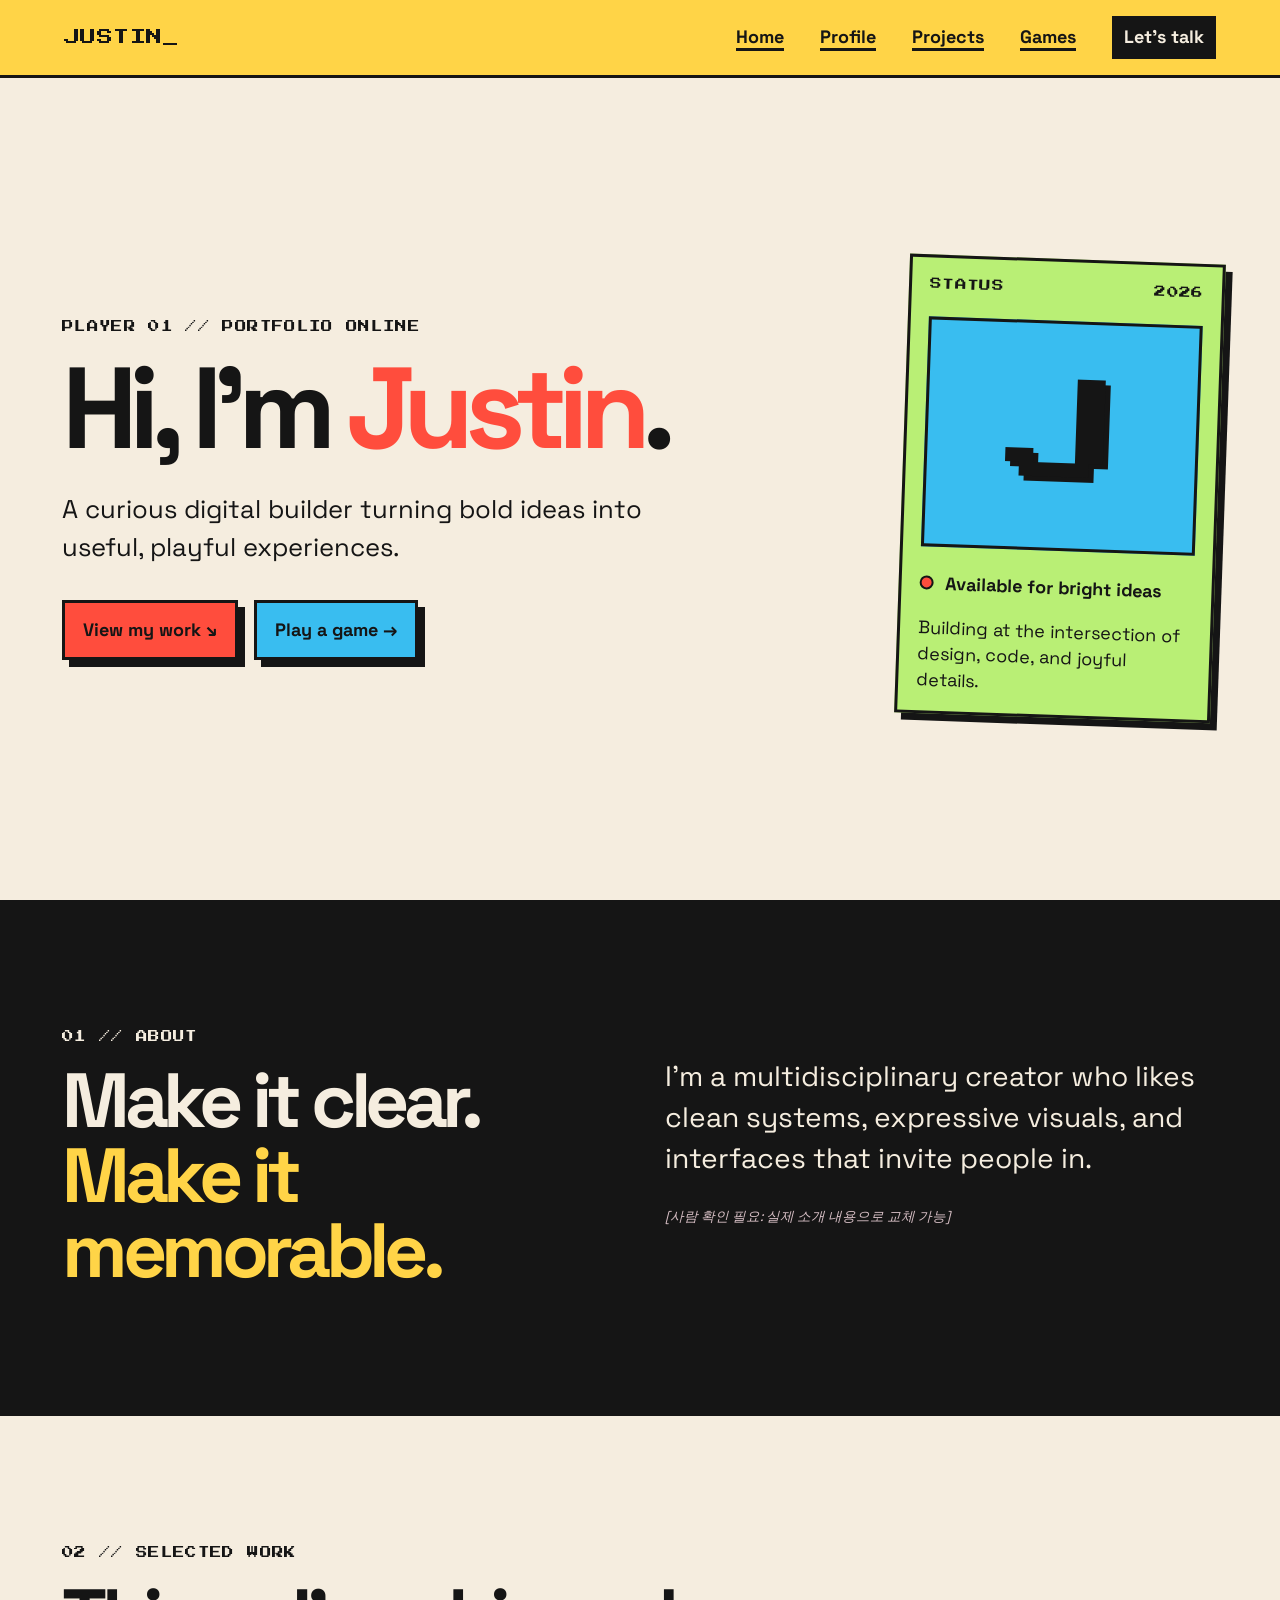
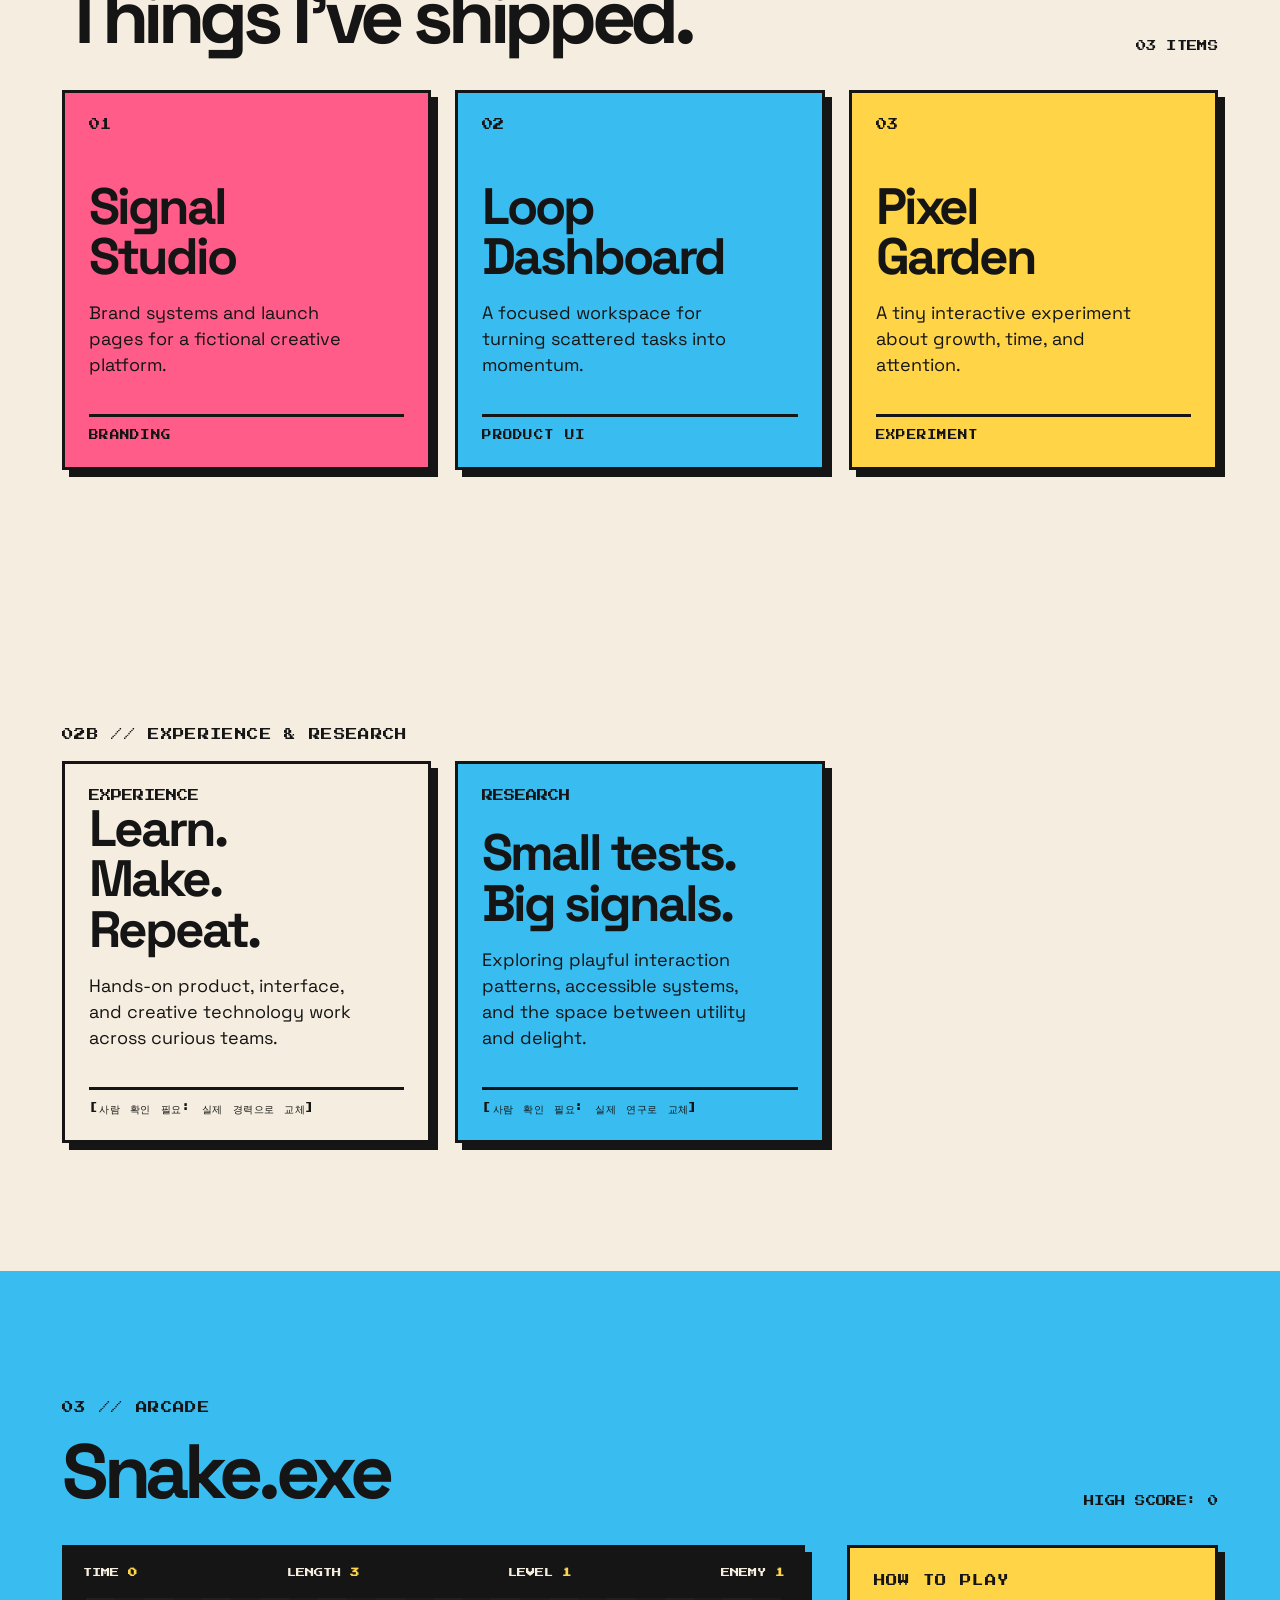
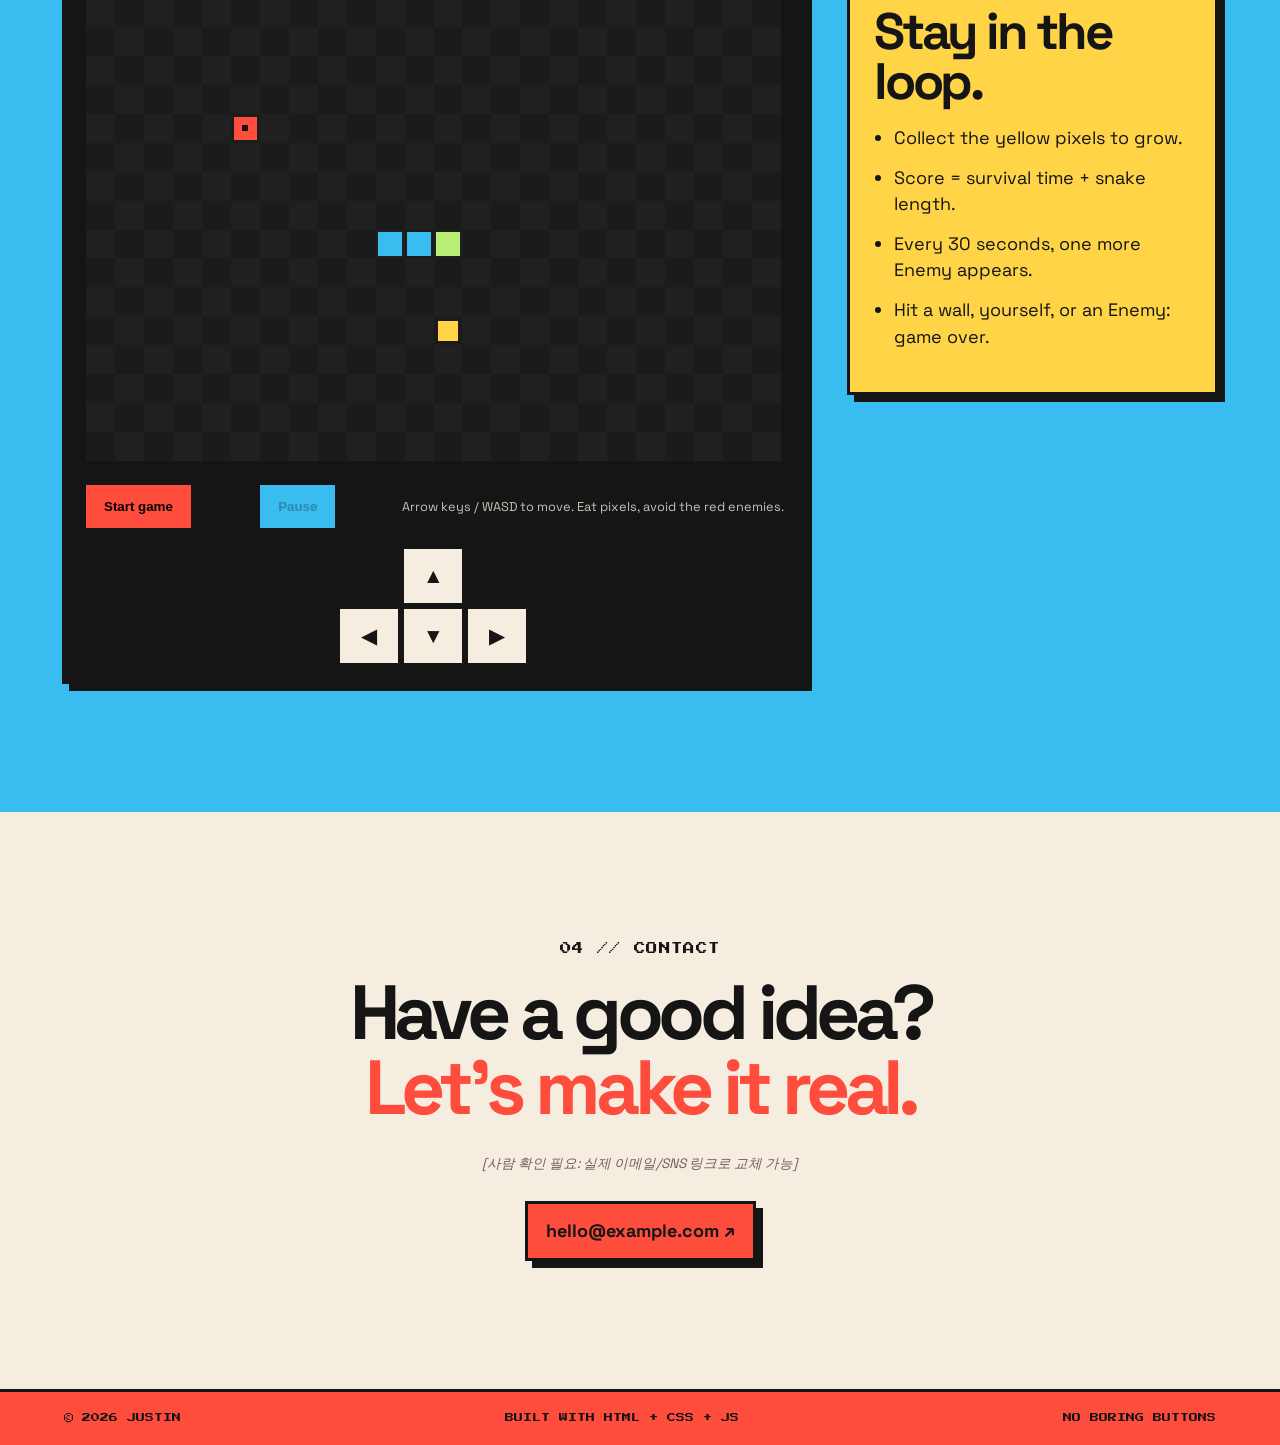
==== index.html @ e10591ca "feat: launch Justin portfolio and snake game" ====
<!doctype html>
<html lang="en">
  <head>
    <meta charset="utf-8" />
    <meta name="viewport" content="width=device-width, initial-scale=1" />
    <meta name="description" content="Justin's retro-styled professional portfolio and browser game." />
    <title>Justin // Portfolio.exe</title>
    <link rel="preconnect" href="https://fonts.googleapis.com" />
    <link rel="preconnect" href="https://fonts.gstatic.com" crossorigin />
    <link href="https://fonts.googleapis.com/css2?family=Press+Start+2P&family=Space+Grotesk:wght@400;600;700&display=swap" rel="stylesheet" />
    <link rel="stylesheet" href="styles.css" />
  </head>
  <body>
    <header class="site-header">
      <a class="brand" href="#top" aria-label="Justin home">JUSTIN<span class="blink">_</span></a>
      <nav aria-label="Main navigation">
        <a href="#top">Home</a>
        <a href="#about">Profile</a>
        <a href="#projects">Projects</a>
        <a href="#games">Games</a>
        <a class="nav-cta" href="#contact">Let's talk</a>
      </nav>
    </header>

    <main id="top">
      <section class="hero section-shell" aria-labelledby="hero-title">
        <div class="hero-copy">
          <p class="eyebrow">PLAYER 01 // PORTFOLIO ONLINE</p>
          <h1 id="hero-title">Hi, I'm <span>Justin</span>.</h1>
          <p class="hero-lede">A curious digital builder turning bold ideas into useful, playful experiences.</p>
          <div class="hero-actions">
            <a class="button button-primary" href="#projects">View my work <span aria-hidden="true">↘</span></a>
            <a class="button button-secondary" href="#games">Play a game <span aria-hidden="true">→</span></a>
          </div>
        </div>
        <div class="hero-card sticker-card" aria-label="Current status">
          <div class="sticker-top"><span>STATUS</span><span>2026</span></div>
          <div class="pixel-avatar" aria-hidden="true">J</div>
          <p class="status-line"><span class="status-dot"></span> Available for bright ideas</p>
          <p class="card-note">Building at the intersection of design, code, and joyful details.</p>
        </div>
      </section>

      <section id="about" class="section-shell split-section" aria-labelledby="about-title">
        <div>
          <p class="eyebrow">01 // ABOUT</p>
          <h2 id="about-title">Make it clear.<br /><em>Make it memorable.</em></h2>
        </div>
        <div class="body-copy">
          <p>I'm a multidisciplinary creator who likes clean systems, expressive visuals, and interfaces that invite people in.</p>
          <p class="human-note">[사람 확인 필요: 실제 소개 내용으로 교체 가능]</p>
        </div>
      </section>

      <section id="work" class="section-shell" aria-labelledby="work-title">
        <span id="projects" class="anchor-target" aria-hidden="true"></span>
        <div class="section-heading">
          <div><p class="eyebrow">02 // SELECTED WORK</p><h2 id="work-title">Things I've shipped.</h2></div>
          <span class="section-count">03 ITEMS</span>
        </div>
        <div class="work-grid">
          <article class="work-card work-card-pink"><span class="card-index">01</span><h3>Signal<br />Studio</h3><p>Brand systems and launch pages for a fictional creative platform.</p><span class="tag">BRANDING</span></article>
          <article class="work-card work-card-blue"><span class="card-index">02</span><h3>Loop<br />Dashboard</h3><p>A focused workspace for turning scattered tasks into momentum.</p><span class="tag">PRODUCT UI</span></article>
          <article class="work-card work-card-yellow"><span class="card-index">03</span><h3>Pixel<br />Garden</h3><p>A tiny interactive experiment about growth, time, and attention.</p><span class="tag">EXPERIMENT</span></article>
        </div>
      </section>

      <section class="section-shell" aria-labelledby="experience-title">
        <p class="eyebrow">02B // EXPERIENCE & RESEARCH</p>
        <div class="work-grid">
          <article id="experience" class="work-card work-card-green">
            <span class="card-index">EXPERIENCE</span>
            <h3 id="experience-title">Learn.<br />Make.<br />Repeat.</h3>
            <p>Hands-on product, interface, and creative technology work across curious teams.</p>
            <span class="tag">[사람 확인 필요: 실제 경력으로 교체]</span>
          </article>
          <article id="research" class="work-card work-card-blue">
            <span class="card-index">RESEARCH</span>
            <h3>Small tests.<br />Big signals.</h3>
            <p>Exploring playful interaction patterns, accessible systems, and the space between utility and delight.</p>
            <span class="tag">[사람 확인 필요: 실제 연구로 교체]</span>
          </article>
        </div>
      </section>

      <section id="games" class="section-shell game-section" aria-labelledby="games-title">
        <div class="section-heading">
          <div><p class="eyebrow">03 // ARCADE</p><h2 id="games-title">Snake.exe</h2></div>
          <span class="section-count">HIGH SCORE: <span id="high-score">0</span></span>
        </div>
        <div class="game-layout">
          <div id="game-container" class="game-cabinet">
            <div class="game-hud" aria-live="polite">
              <span>TIME <strong id="time-score">0</strong></span>
              <span>LENGTH <strong id="length-score">3</strong></span>
              <span>LEVEL <strong id="level-score">1</strong></span>
              <span>ENEMY <strong id="enemy-score">1</strong></span>
            </div>
            <div class="canvas-wrap"><canvas id="game-canvas" width="480" height="320" aria-label="Snake game board" role="img"></canvas><div id="game-message" class="game-message" hidden></div></div>
            <div class="game-controls">
              <button id="start-game" class="button button-primary" type="button">Start game</button>
              <button id="pause-game" class="button button-secondary" type="button" disabled>Pause</button>
              <p>Arrow keys / WASD to move. Eat pixels, avoid the red enemies.</p>
            </div>
            <div class="d-pad" aria-label="Touch controls">
              <button type="button" data-direction="up" aria-label="Move up">▲</button>
              <button type="button" data-direction="left" aria-label="Move left">◀</button>
              <button type="button" data-direction="down" aria-label="Move down">▼</button>
              <button type="button" data-direction="right" aria-label="Move right">▶</button>
            </div>
          </div>
          <aside class="game-rules sticker-card">
            <p class="eyebrow">HOW TO PLAY</p>
            <h3>Stay in the loop.</h3>
            <ul>
              <li>Collect the yellow pixels to grow.</li>
              <li>Score = survival time + snake length.</li>
              <li>Every 30 seconds, one more Enemy appears.</li>
              <li>Hit a wall, yourself, or an Enemy: game over.</li>
            </ul>
          </aside>
        </div>
      </section>

      <section id="contact" class="section-shell contact-section" aria-labelledby="contact-title">
        <p class="eyebrow">04 // CONTACT</p>
        <h2 id="contact-title">Have a good idea?<br /><em>Let's make it real.</em></h2>
        <p class="human-note">[사람 확인 필요: 실제 이메일/SNS 링크로 교체 가능]</p>
        <a class="button button-primary" href="mailto:hello@example.com">hello@example.com ↗</a>
      </section>
    </main>

    <footer class="site-footer"><span>© 2026 JUSTIN</span><span>BUILT WITH HTML + CSS + JS</span><span>NO BORING BUTTONS</span></footer>
    <script src="script.js" defer></script>
  </body>
</html>
---- styles.css ----
:root {
  --ink: #151515;
  --paper: #f5eddf;
  --pink: #ff5c8a;
  --blue: #39bdf0;
  --yellow: #ffd447;
  --green: #b9ef75;
  --red: #ff4d3d;
  --line: 3px solid var(--ink);
  --shadow: 7px 7px 0 var(--ink);
  --pixel: "Press Start 2P", monospace;
  --body: "Space Grotesk", system-ui, sans-serif;
}

* { box-sizing: border-box; }
html { scroll-behavior: smooth; }
body { margin: 0; color: var(--ink); background: var(--paper); font-family: var(--body); font-size: 18px; line-height: 1.45; }
a { color: inherit; }
:focus-visible { outline: 4px solid var(--red); outline-offset: 4px; }
.site-header { align-items: center; background: var(--yellow); border-bottom: var(--line); display: flex; justify-content: space-between; min-height: 78px; padding: 16px clamp(18px, 5vw, 72px); position: sticky; top: 0; z-index: 10; }
.brand, .eyebrow, .section-count, .tag, .sticker-top { font-family: var(--pixel); font-size: .72rem; letter-spacing: .03em; text-decoration: none; }
.brand { font-size: 1rem; }
.blink { animation: blink 1s steps(2, jump-none) infinite; }
@keyframes blink { 50% { opacity: 0; } }
nav { align-items: center; display: flex; gap: clamp(12px, 3vw, 36px); }
nav a { font-weight: 700; text-decoration-thickness: 3px; text-underline-offset: 5px; }
nav a:hover { text-decoration-thickness: 6px; }
.nav-cta { background: var(--ink); color: var(--paper); padding: 8px 12px; text-decoration: none; }
.section-shell { margin-inline: auto; max-width: 1240px; padding: clamp(70px, 10vw, 140px) clamp(18px, 5vw, 42px); }
.hero { align-items: center; display: grid; gap: clamp(40px, 8vw, 120px); grid-template-columns: minmax(0, 1.4fr) minmax(260px, .6fr); min-height: calc(100vh - 78px); }
.eyebrow { margin: 0 0 18px; }
h1, h2, h3 { line-height: .98; margin: 0; }
h1 { font-size: clamp(3.2rem, 9vw, 8.8rem); letter-spacing: -.08em; max-width: 900px; }
h1 span, em { color: var(--red); font-style: normal; }
h2 { font-size: clamp(2.4rem, 6vw, 5.8rem); letter-spacing: -.07em; }
h3 { font-size: clamp(2rem, 4vw, 3.3rem); letter-spacing: -.06em; }
.hero-lede { font-size: clamp(1.2rem, 2vw, 1.65rem); max-width: 620px; }
.hero-actions { display: flex; flex-wrap: wrap; gap: 16px; margin-top: 34px; }
.button { border: var(--line); box-shadow: var(--shadow); display: inline-block; font-weight: 700; padding: 14px 18px; text-decoration: none; transition: transform .12s ease, box-shadow .12s ease; }
.button:hover { box-shadow: 3px 3px 0 var(--ink); transform: translate(4px, 4px); }
.button-primary { background: var(--red); }
.button-secondary { background: var(--blue); }
.sticker-card { border: var(--line); box-shadow: var(--shadow); }
.hero-card { background: var(--green); padding: 18px; transform: rotate(2deg); }
.sticker-top { display: flex; justify-content: space-between; }
.pixel-avatar { align-items: center; background: var(--blue); border: var(--line); display: flex; font-family: var(--pixel); font-size: clamp(4rem, 10vw, 7rem); height: 230px; justify-content: center; margin: 24px 0; text-shadow: 5px 5px 0 var(--ink); }
.status-line { font-weight: 700; margin-bottom: 0; }.status-dot { background: var(--red); border: 2px solid var(--ink); border-radius: 50%; display: inline-block; height: 14px; margin-right: 7px; width: 14px; }.card-note { margin-bottom: 0; }
.split-section { align-items: start; background: var(--ink); color: var(--paper); display: grid; gap: 50px; grid-template-columns: 1fr 1fr; max-width: none; padding-inline: max(18px, calc((100vw - 1156px) / 2)); }
.split-section em { color: var(--yellow); }.body-copy { font-size: clamp(1.25rem, 2.2vw, 2rem); max-width: 570px; }.human-note { color: #775c64; font-size: .85rem; font-style: italic; }.split-section .human-note { color: #d7bfc5; }
.section-heading { align-items: end; display: flex; justify-content: space-between; margin-bottom: 36px; }.section-count { font-size: .65rem; }
.work-grid { display: grid; gap: 24px; grid-template-columns: repeat(3, 1fr); }.work-card { border: var(--line); box-shadow: var(--shadow); display: flex; flex-direction: column; min-height: 380px; padding: 24px; }.work-card-pink { background: var(--pink); }.work-card-blue { background: var(--blue); }.work-card-yellow { background: var(--yellow); }.card-index { font-family: var(--pixel); font-size: .7rem; margin-bottom: auto; }.work-card p { max-width: 280px; }.tag { border-top: var(--line); font-size: .6rem; margin-top: 18px; padding-top: 12px; }
.game-section { background: var(--blue); max-width: none; padding-inline: max(18px, calc((100vw - 1156px) / 2)); }.game-layout { align-items: start; display: grid; gap: 42px; grid-template-columns: minmax(0, 2fr) minmax(240px, 1fr); }.game-cabinet { background: var(--ink); border: var(--line); box-shadow: var(--shadow); color: var(--paper); padding: 18px; }.game-hud { display: flex; flex-wrap: wrap; font-family: var(--pixel); font-size: .58rem; gap: 16px; justify-content: space-between; padding: 0 0 16px; }.game-hud strong { color: var(--yellow); }.canvas-wrap { background: #1b1b1b; border: var(--line); position: relative; }.canvas-wrap canvas { display: block; height: auto; image-rendering: pixelated; width: 100%; }.game-message { align-items: center; background: rgba(21,21,21,.88); color: var(--red); display: flex; flex-direction: column; font-family: var(--pixel); font-size: clamp(.75rem, 2vw, 1.2rem); inset: 0; justify-content: center; position: absolute; text-align: center; }.game-message[hidden] { display: none; }.game-controls { align-items: center; display: flex; flex-wrap: wrap; gap: 18px; justify-content: space-between; padding-top: 18px; }.game-controls p { color: #c9c0b5; font-size: .8rem; margin: 0; }.game-rules { background: var(--yellow); padding: 24px; }.game-rules ul { padding-left: 20px; }.game-rules li + li { margin-top: 14px; }.d-pad { display: grid; gap: 6px; grid-template-columns: repeat(3, 58px); justify-content: center; margin: 18px auto 0; max-width: 180px; }.d-pad button { background: var(--paper); border: 3px solid var(--paper); color: var(--ink); cursor: pointer; font-size: 1.3rem; height: 54px; touch-action: manipulation; }.d-pad button:first-child { grid-column: 2; }.d-pad button:nth-child(2) { grid-column: 1; grid-row: 2; }.d-pad button:nth-child(3) { grid-column: 2; grid-row: 2; }.d-pad button:nth-child(4) { grid-column: 3; grid-row: 2; }.d-pad button:active { background: var(--yellow); transform: scale(.92); }
.contact-section { text-align: center; }.contact-section h2 { margin: 0 auto 28px; }.contact-section .human-note { margin: 0 auto 28px; }.site-footer { background: var(--red); border-top: var(--line); display: flex; font-family: var(--pixel); font-size: .56rem; gap: 18px; justify-content: space-between; padding: 20px clamp(18px, 5vw, 72px); }
@media (max-width: 800px) { .hero, .split-section, .game-layout { grid-template-columns: 1fr; }.hero { min-height: auto; padding-top: 90px; }.hero-card { max-width: 420px; transform: rotate(1deg); }.work-grid { grid-template-columns: 1fr; }.work-card { min-height: 280px; }.section-heading { align-items: start; flex-direction: column; gap: 18px; }.site-footer { flex-direction: column; gap: 10px; } }
@media (max-width: 560px) { body { font-size: 16px; }.site-header { align-items: start; flex-direction: column; gap: 16px; }.site-header nav { flex-wrap: wrap; gap: 10px 18px; }.site-header nav a { font-size: .9rem; }.nav-cta { padding: 5px 8px; }.hero-actions .button { width: 100%; text-align: center; }.game-controls { align-items: stretch; flex-direction: column; }.game-controls .button { text-align: center; }.game-hud { font-size: .48rem; gap: 8px; }.d-pad { margin-bottom: 4px; } }
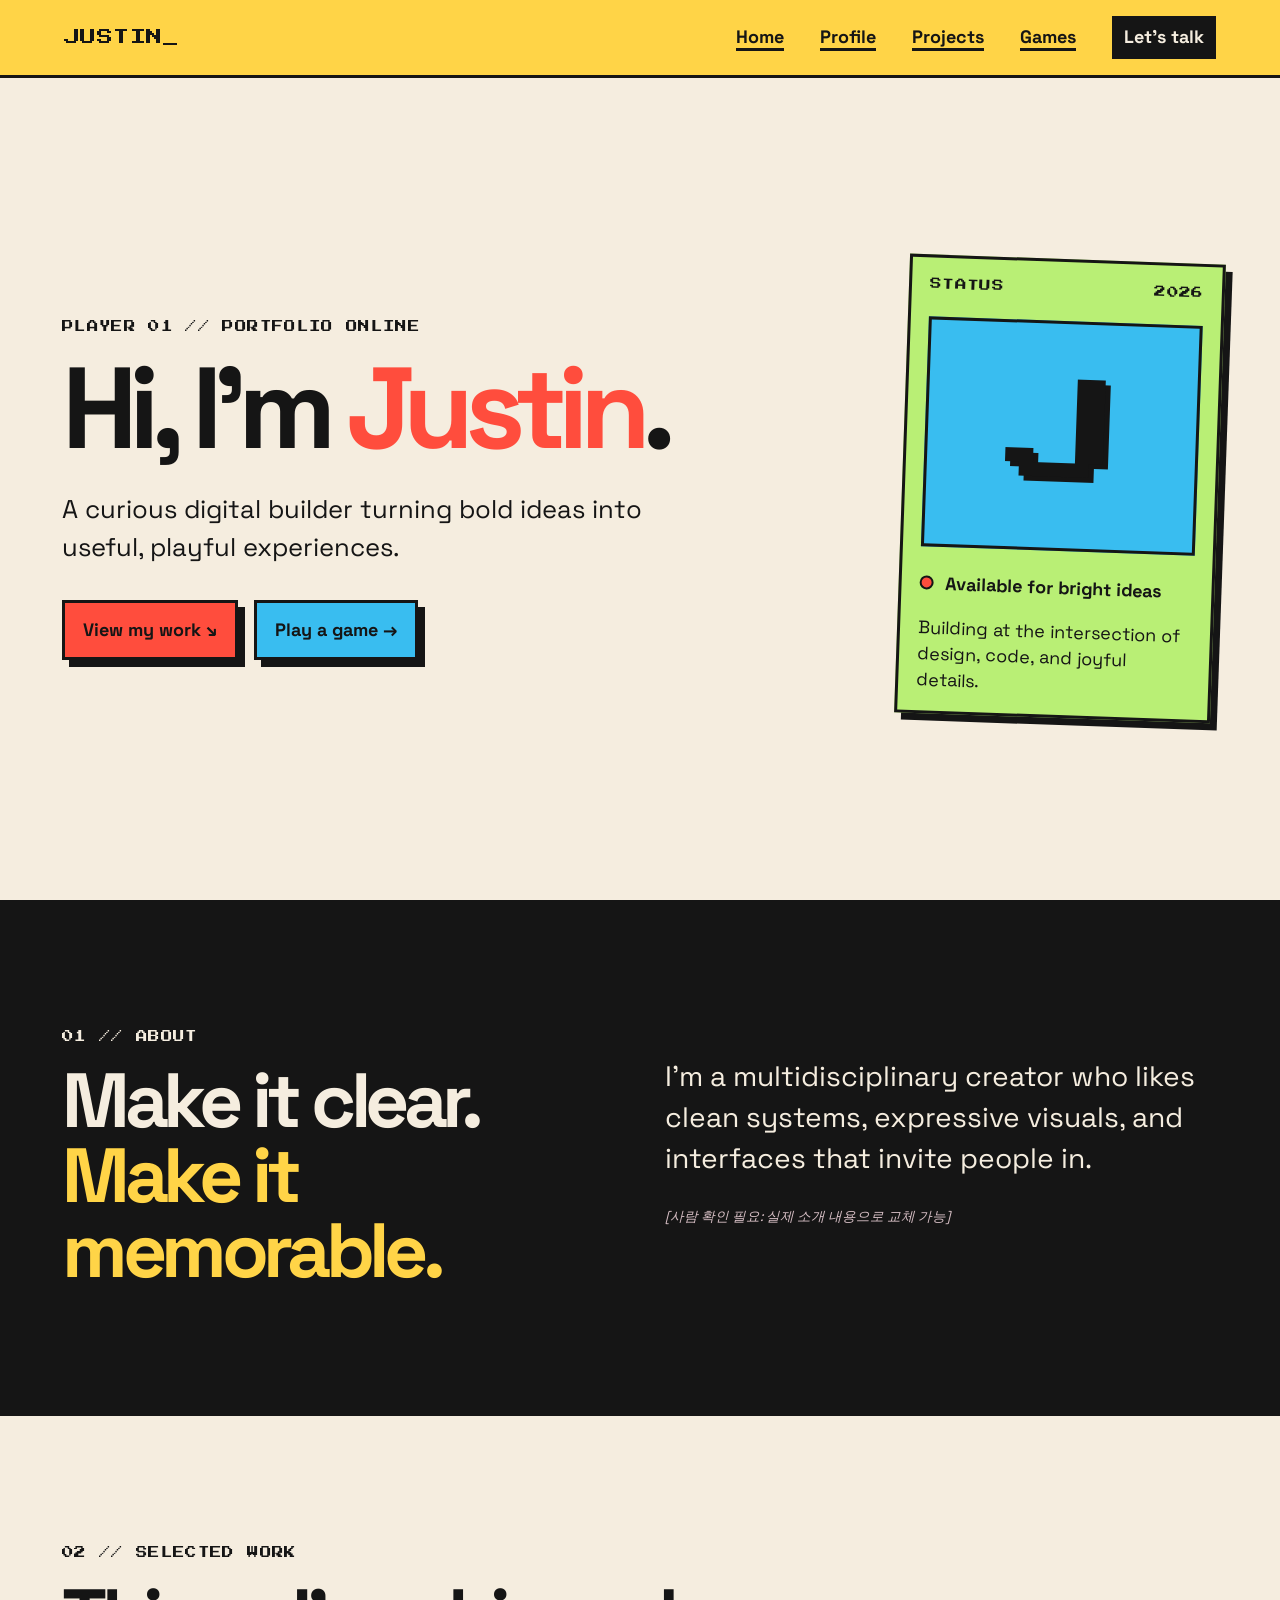
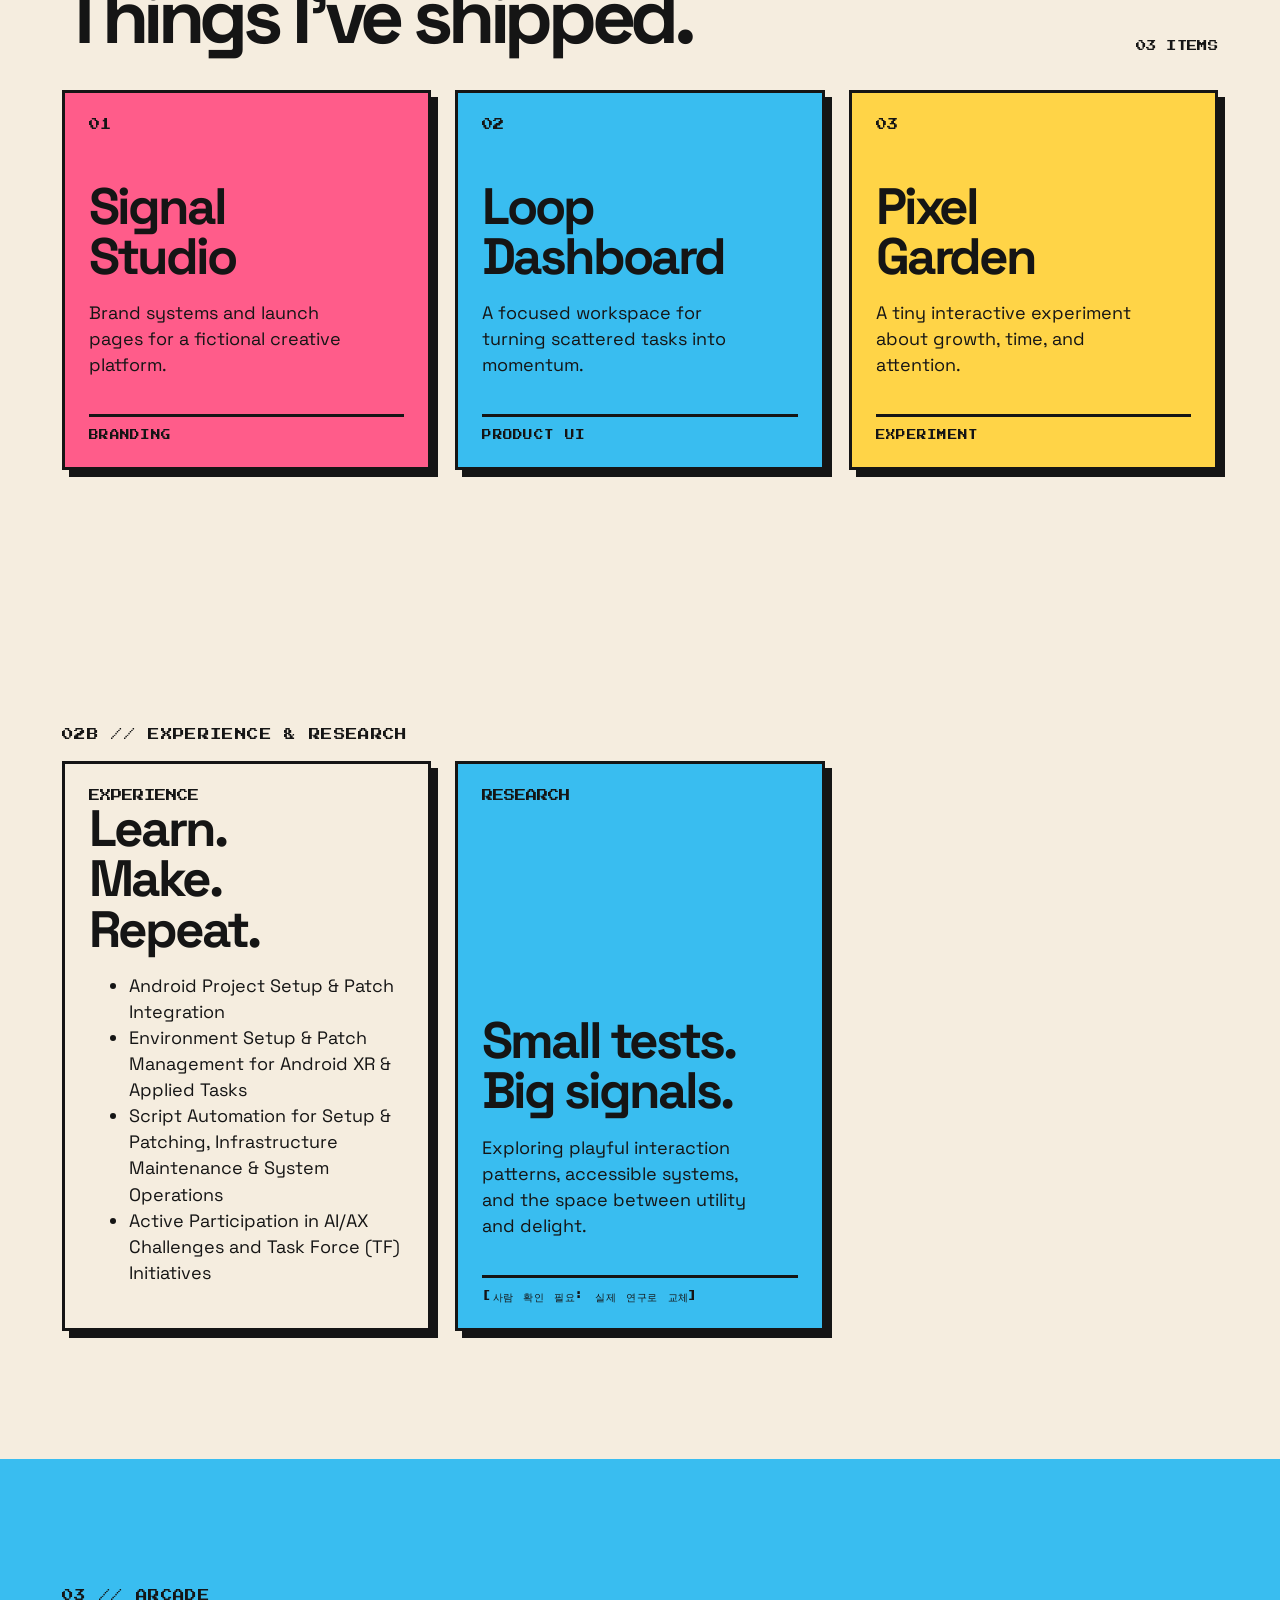
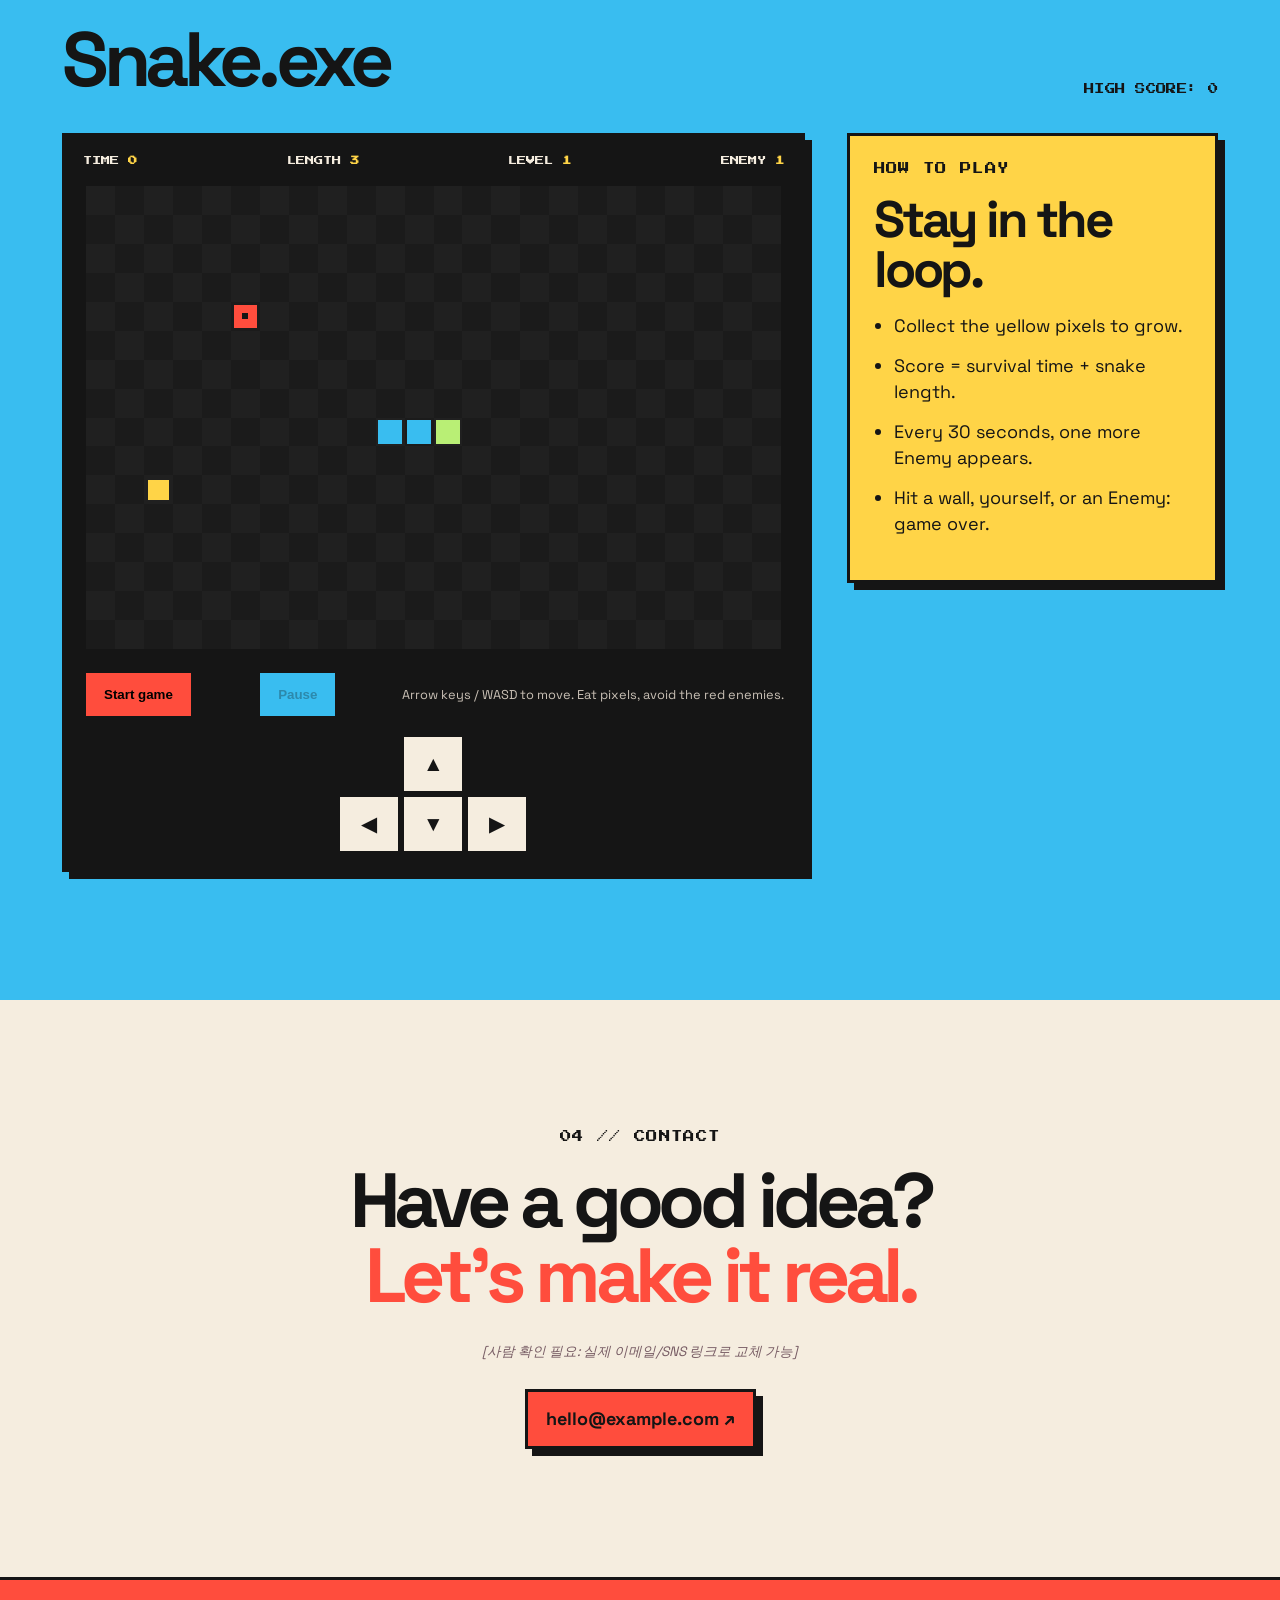
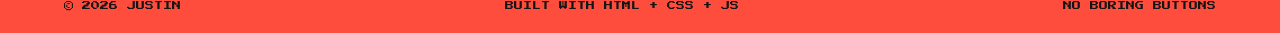
==== commit 80028d88: "content: update experience highlights" ====
--- a/index.html
+++ b/index.html
@@ -71,8 +71,12 @@
           <article id="experience" class="work-card work-card-green">
             <span class="card-index">EXPERIENCE</span>
             <h3 id="experience-title">Learn.<br />Make.<br />Repeat.</h3>
-            <p>Hands-on product, interface, and creative technology work across curious teams.</p>
-            <span class="tag">[사람 확인 필요: 실제 경력으로 교체]</span>
+            <ul class="experience-list">
+              <li>Android Project Setup &amp; Patch Integration</li>
+              <li>Environment Setup &amp; Patch Management for Android XR &amp; Applied Tasks</li>
+              <li>Script Automation for Setup &amp; Patching, Infrastructure Maintenance &amp; System Operations</li>
+              <li>Active Participation in AI/AX Challenges and Task Force (TF) Initiatives</li>
+            </ul>
           </article>
           <article id="research" class="work-card work-card-blue">
             <span class="card-index">RESEARCH</span>
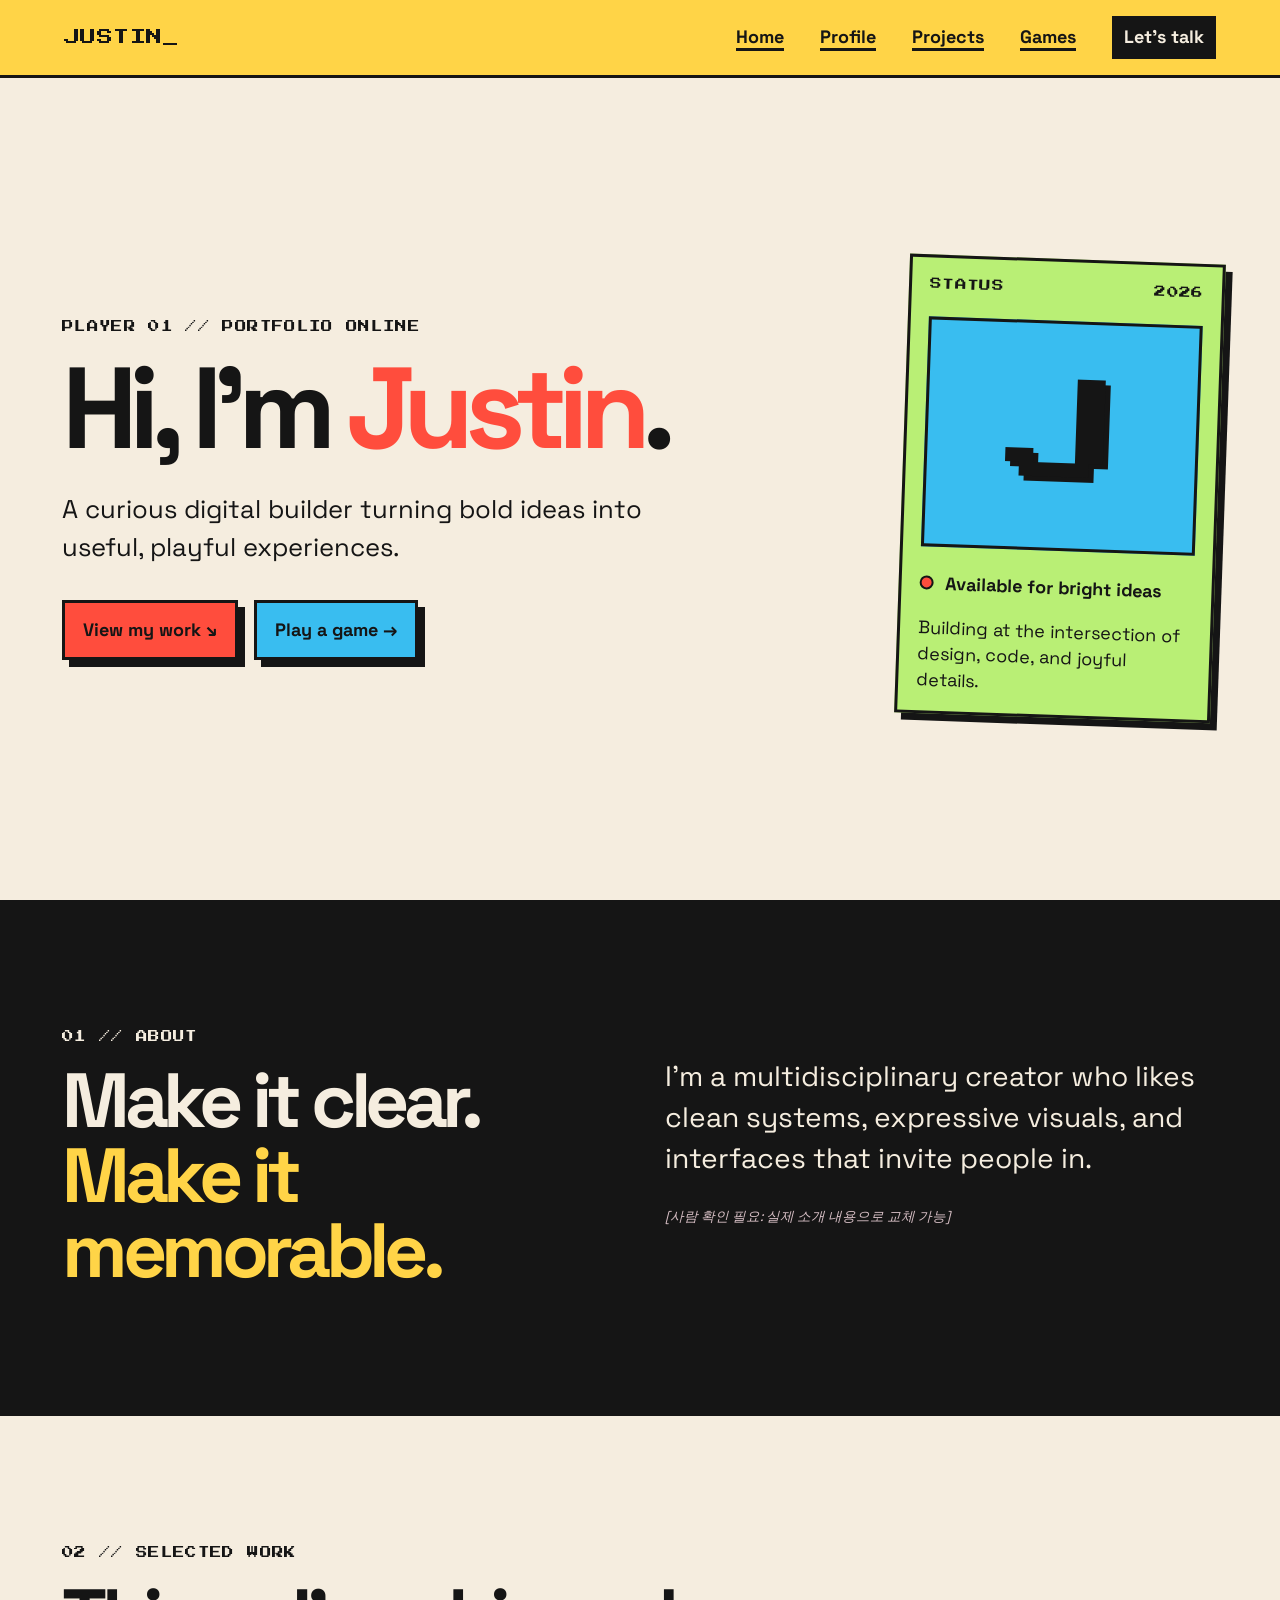
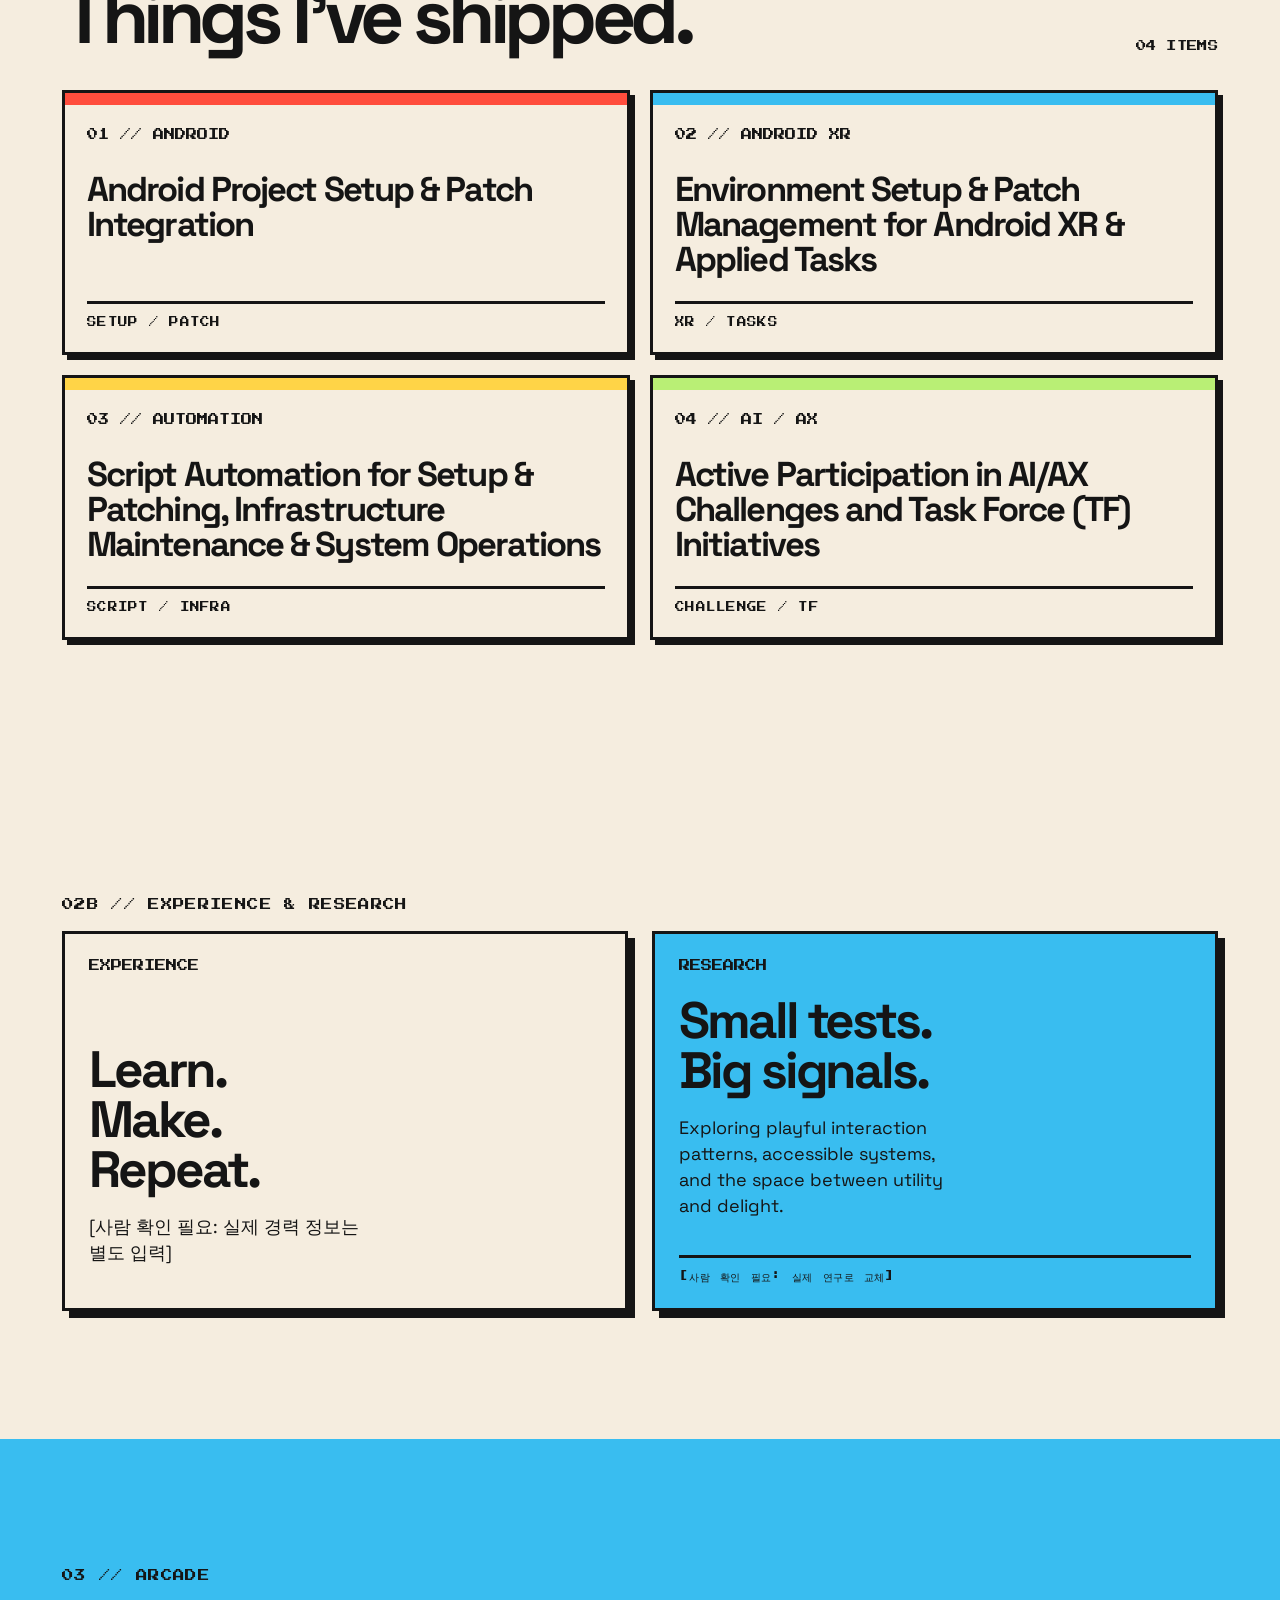
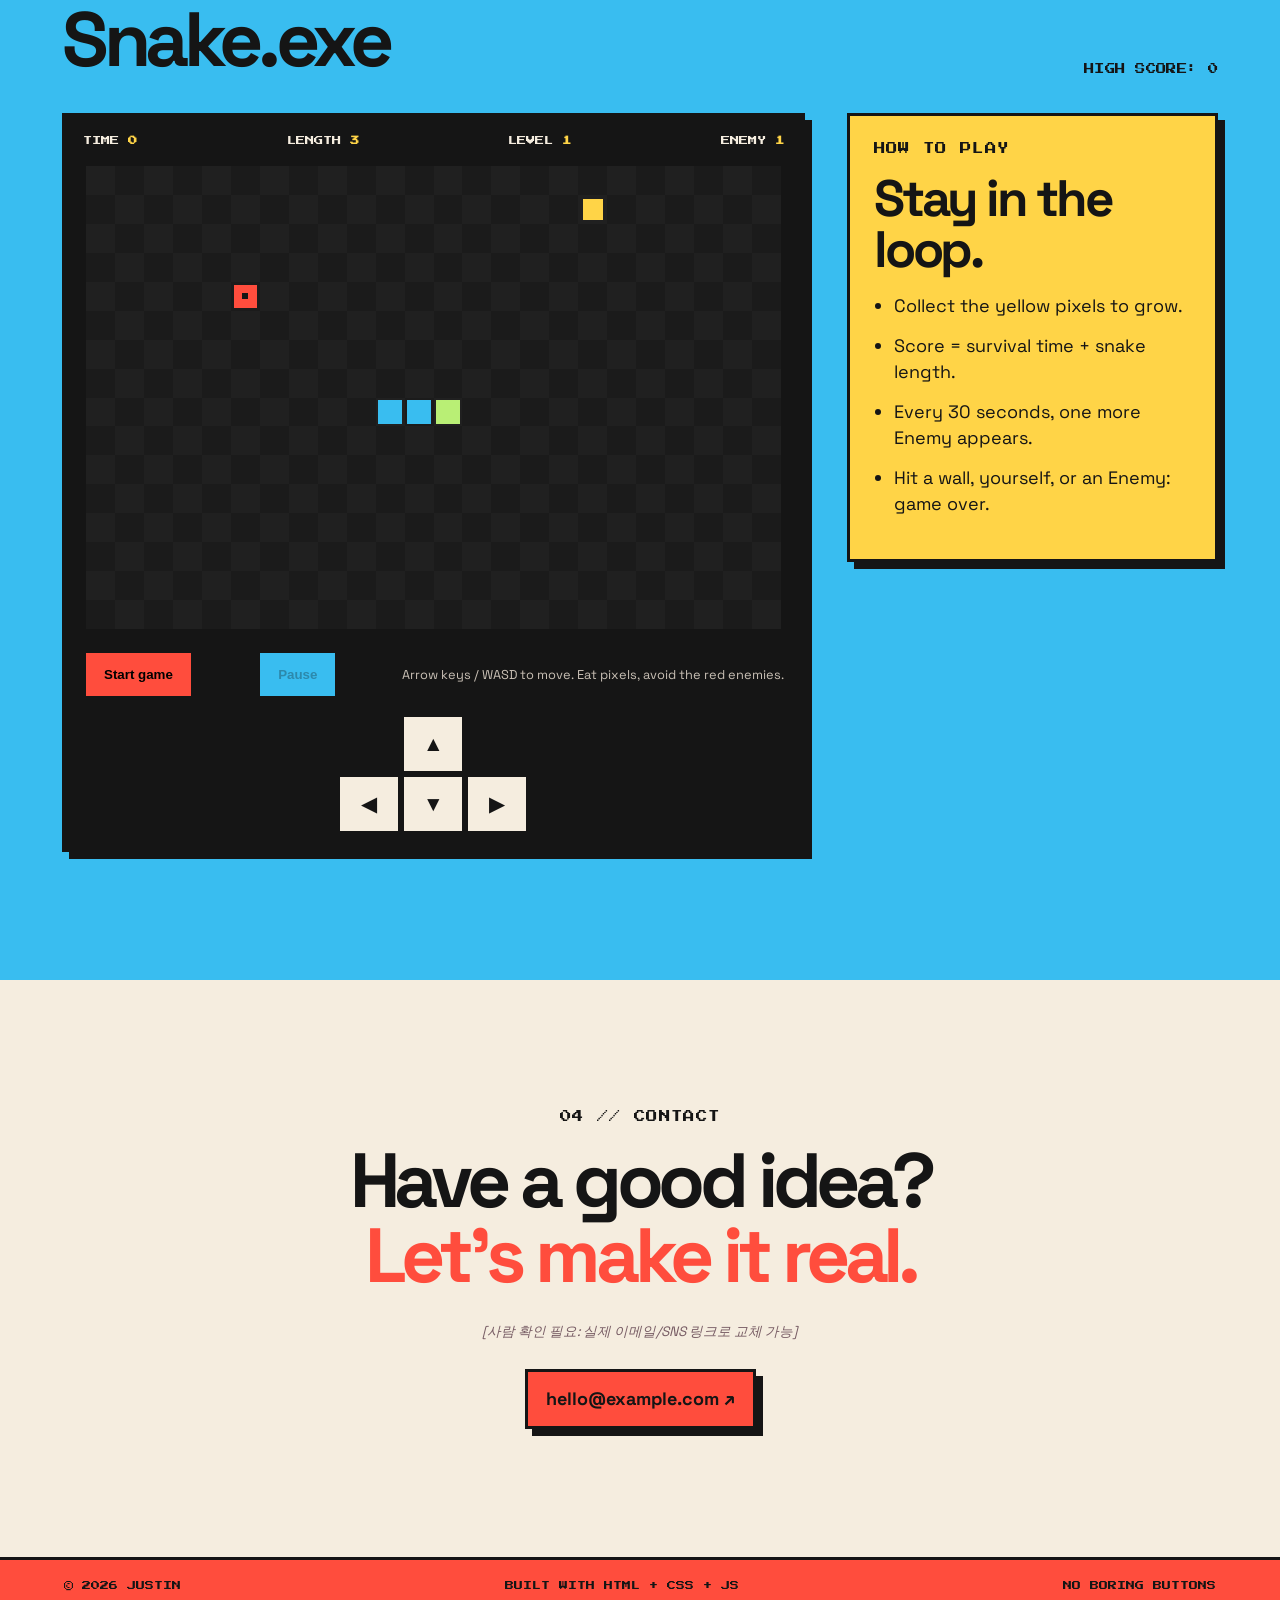
==== commit 0ff7869e: "content: refine shipped projects cards" ====
--- a/index.html
+++ b/index.html
@@ -56,12 +56,13 @@
         <span id="projects" class="anchor-target" aria-hidden="true"></span>
         <div class="section-heading">
           <div><p class="eyebrow">02 // SELECTED WORK</p><h2 id="work-title">Things I've shipped.</h2></div>
-          <span class="section-count">03 ITEMS</span>
+          <span class="section-count">04 ITEMS</span>
         </div>
-        <div class="work-grid">
-          <article class="work-card work-card-pink"><span class="card-index">01</span><h3>Signal<br />Studio</h3><p>Brand systems and launch pages for a fictional creative platform.</p><span class="tag">BRANDING</span></article>
-          <article class="work-card work-card-blue"><span class="card-index">02</span><h3>Loop<br />Dashboard</h3><p>A focused workspace for turning scattered tasks into momentum.</p><span class="tag">PRODUCT UI</span></article>
-          <article class="work-card work-card-yellow"><span class="card-index">03</span><h3>Pixel<br />Garden</h3><p>A tiny interactive experiment about growth, time, and attention.</p><span class="tag">EXPERIMENT</span></article>
+        <div class="project-grid">
+          <article class="project-card project-card-pink"><span class="card-index">01 // ANDROID</span><h3>Android Project Setup &amp; Patch Integration</h3><span class="tag">SETUP / PATCH</span></article>
+          <article class="project-card project-card-blue"><span class="card-index">02 // ANDROID XR</span><h3>Environment Setup &amp; Patch Management for Android XR &amp; Applied Tasks</h3><span class="tag">XR / TASKS</span></article>
+          <article class="project-card project-card-yellow"><span class="card-index">03 // AUTOMATION</span><h3>Script Automation for Setup &amp; Patching, Infrastructure Maintenance &amp; System Operations</h3><span class="tag">SCRIPT / INFRA</span></article>
+          <article class="project-card project-card-green"><span class="card-index">04 // AI / AX</span><h3>Active Participation in AI/AX Challenges and Task Force (TF) Initiatives</h3><span class="tag">CHALLENGE / TF</span></article>
         </div>
       </section>
 
@@ -71,12 +72,7 @@
           <article id="experience" class="work-card work-card-green">
             <span class="card-index">EXPERIENCE</span>
             <h3 id="experience-title">Learn.<br />Make.<br />Repeat.</h3>
-            <ul class="experience-list">
-              <li>Android Project Setup &amp; Patch Integration</li>
-              <li>Environment Setup &amp; Patch Management for Android XR &amp; Applied Tasks</li>
-              <li>Script Automation for Setup &amp; Patching, Infrastructure Maintenance &amp; System Operations</li>
-              <li>Active Participation in AI/AX Challenges and Task Force (TF) Initiatives</li>
-            </ul>
+            <p>[사람 확인 필요: 실제 경력 정보는 별도 입력]</p>
           </article>
           <article id="research" class="work-card work-card-blue">
             <span class="card-index">RESEARCH</span>
--- a/styles.css
+++ b/styles.css
@@ -48,8 +48,9 @@
 .split-section { align-items: start; background: var(--ink); color: var(--paper); display: grid; gap: 50px; grid-template-columns: 1fr 1fr; max-width: none; padding-inline: max(18px, calc((100vw - 1156px) / 2)); }
 .split-section em { color: var(--yellow); }.body-copy { font-size: clamp(1.25rem, 2.2vw, 2rem); max-width: 570px; }.human-note { color: #775c64; font-size: .85rem; font-style: italic; }.split-section .human-note { color: #d7bfc5; }
 .section-heading { align-items: end; display: flex; justify-content: space-between; margin-bottom: 36px; }.section-count { font-size: .65rem; }
-.work-grid { display: grid; gap: 24px; grid-template-columns: repeat(3, 1fr); }.work-card { border: var(--line); box-shadow: var(--shadow); display: flex; flex-direction: column; min-height: 380px; padding: 24px; }.work-card-pink { background: var(--pink); }.work-card-blue { background: var(--blue); }.work-card-yellow { background: var(--yellow); }.card-index { font-family: var(--pixel); font-size: .7rem; margin-bottom: auto; }.work-card p { max-width: 280px; }.tag { border-top: var(--line); font-size: .6rem; margin-top: 18px; padding-top: 12px; }
+.work-grid { display: grid; gap: 24px; grid-template-columns: repeat(2, 1fr); }.work-card { border: var(--line); box-shadow: var(--shadow); display: flex; flex-direction: column; min-height: 380px; padding: 24px; }.work-card-pink { background: var(--pink); }.work-card-blue { background: var(--blue); }.work-card-yellow { background: var(--yellow); }.card-index { font-family: var(--pixel); font-size: .7rem; margin-bottom: auto; }.work-card p { max-width: 280px; }.tag { border-top: var(--line); font-size: .6rem; margin-top: 18px; padding-top: 12px; }
+.project-grid { display: grid; gap: 20px; grid-template-columns: repeat(2, 1fr); }.project-card { background: var(--paper); border: var(--line); box-shadow: 5px 5px 0 var(--ink); display: flex; flex-direction: column; min-height: 250px; overflow: hidden; padding: 22px; position: relative; }.project-card::before { background: var(--red); content: ""; height: 12px; left: 0; position: absolute; right: 0; top: 0; }.project-card-blue::before { background: var(--blue); }.project-card-yellow::before { background: var(--yellow); }.project-card-green::before { background: var(--green); }.project-card .card-index { margin: 12px 0 28px; }.project-card h3 { font-family: var(--body); font-size: clamp(1.45rem, 2.7vw, 2.35rem); letter-spacing: -.055em; line-height: 1.02; margin-bottom: auto; }.project-card .tag { margin-top: 24px; }
 .game-section { background: var(--blue); max-width: none; padding-inline: max(18px, calc((100vw - 1156px) / 2)); }.game-layout { align-items: start; display: grid; gap: 42px; grid-template-columns: minmax(0, 2fr) minmax(240px, 1fr); }.game-cabinet { background: var(--ink); border: var(--line); box-shadow: var(--shadow); color: var(--paper); padding: 18px; }.game-hud { display: flex; flex-wrap: wrap; font-family: var(--pixel); font-size: .58rem; gap: 16px; justify-content: space-between; padding: 0 0 16px; }.game-hud strong { color: var(--yellow); }.canvas-wrap { background: #1b1b1b; border: var(--line); position: relative; }.canvas-wrap canvas { display: block; height: auto; image-rendering: pixelated; width: 100%; }.game-message { align-items: center; background: rgba(21,21,21,.88); color: var(--red); display: flex; flex-direction: column; font-family: var(--pixel); font-size: clamp(.75rem, 2vw, 1.2rem); inset: 0; justify-content: center; position: absolute; text-align: center; }.game-message[hidden] { display: none; }.game-controls { align-items: center; display: flex; flex-wrap: wrap; gap: 18px; justify-content: space-between; padding-top: 18px; }.game-controls p { color: #c9c0b5; font-size: .8rem; margin: 0; }.game-rules { background: var(--yellow); padding: 24px; }.game-rules ul { padding-left: 20px; }.game-rules li + li { margin-top: 14px; }.d-pad { display: grid; gap: 6px; grid-template-columns: repeat(3, 58px); justify-content: center; margin: 18px auto 0; max-width: 180px; }.d-pad button { background: var(--paper); border: 3px solid var(--paper); color: var(--ink); cursor: pointer; font-size: 1.3rem; height: 54px; touch-action: manipulation; }.d-pad button:first-child { grid-column: 2; }.d-pad button:nth-child(2) { grid-column: 1; grid-row: 2; }.d-pad button:nth-child(3) { grid-column: 2; grid-row: 2; }.d-pad button:nth-child(4) { grid-column: 3; grid-row: 2; }.d-pad button:active { background: var(--yellow); transform: scale(.92); }
 .contact-section { text-align: center; }.contact-section h2 { margin: 0 auto 28px; }.contact-section .human-note { margin: 0 auto 28px; }.site-footer { background: var(--red); border-top: var(--line); display: flex; font-family: var(--pixel); font-size: .56rem; gap: 18px; justify-content: space-between; padding: 20px clamp(18px, 5vw, 72px); }
-@media (max-width: 800px) { .hero, .split-section, .game-layout { grid-template-columns: 1fr; }.hero { min-height: auto; padding-top: 90px; }.hero-card { max-width: 420px; transform: rotate(1deg); }.work-grid { grid-template-columns: 1fr; }.work-card { min-height: 280px; }.section-heading { align-items: start; flex-direction: column; gap: 18px; }.site-footer { flex-direction: column; gap: 10px; } }
+@media (max-width: 800px) { .hero, .split-section, .game-layout, .work-grid, .project-grid { grid-template-columns: 1fr; }.hero { min-height: auto; padding-top: 90px; }.hero-card { max-width: 420px; transform: rotate(1deg); }.work-card, .project-card { min-height: 280px; }.section-heading { align-items: start; flex-direction: column; gap: 18px; }.site-footer { flex-direction: column; gap: 10px; } }
 @media (max-width: 560px) { body { font-size: 16px; }.site-header { align-items: start; flex-direction: column; gap: 16px; }.site-header nav { flex-wrap: wrap; gap: 10px 18px; }.site-header nav a { font-size: .9rem; }.nav-cta { padding: 5px 8px; }.hero-actions .button { width: 100%; text-align: center; }.game-controls { align-items: stretch; flex-direction: column; }.game-controls .button { text-align: center; }.game-hud { font-size: .48rem; gap: 8px; }.d-pad { margin-bottom: 4px; } }
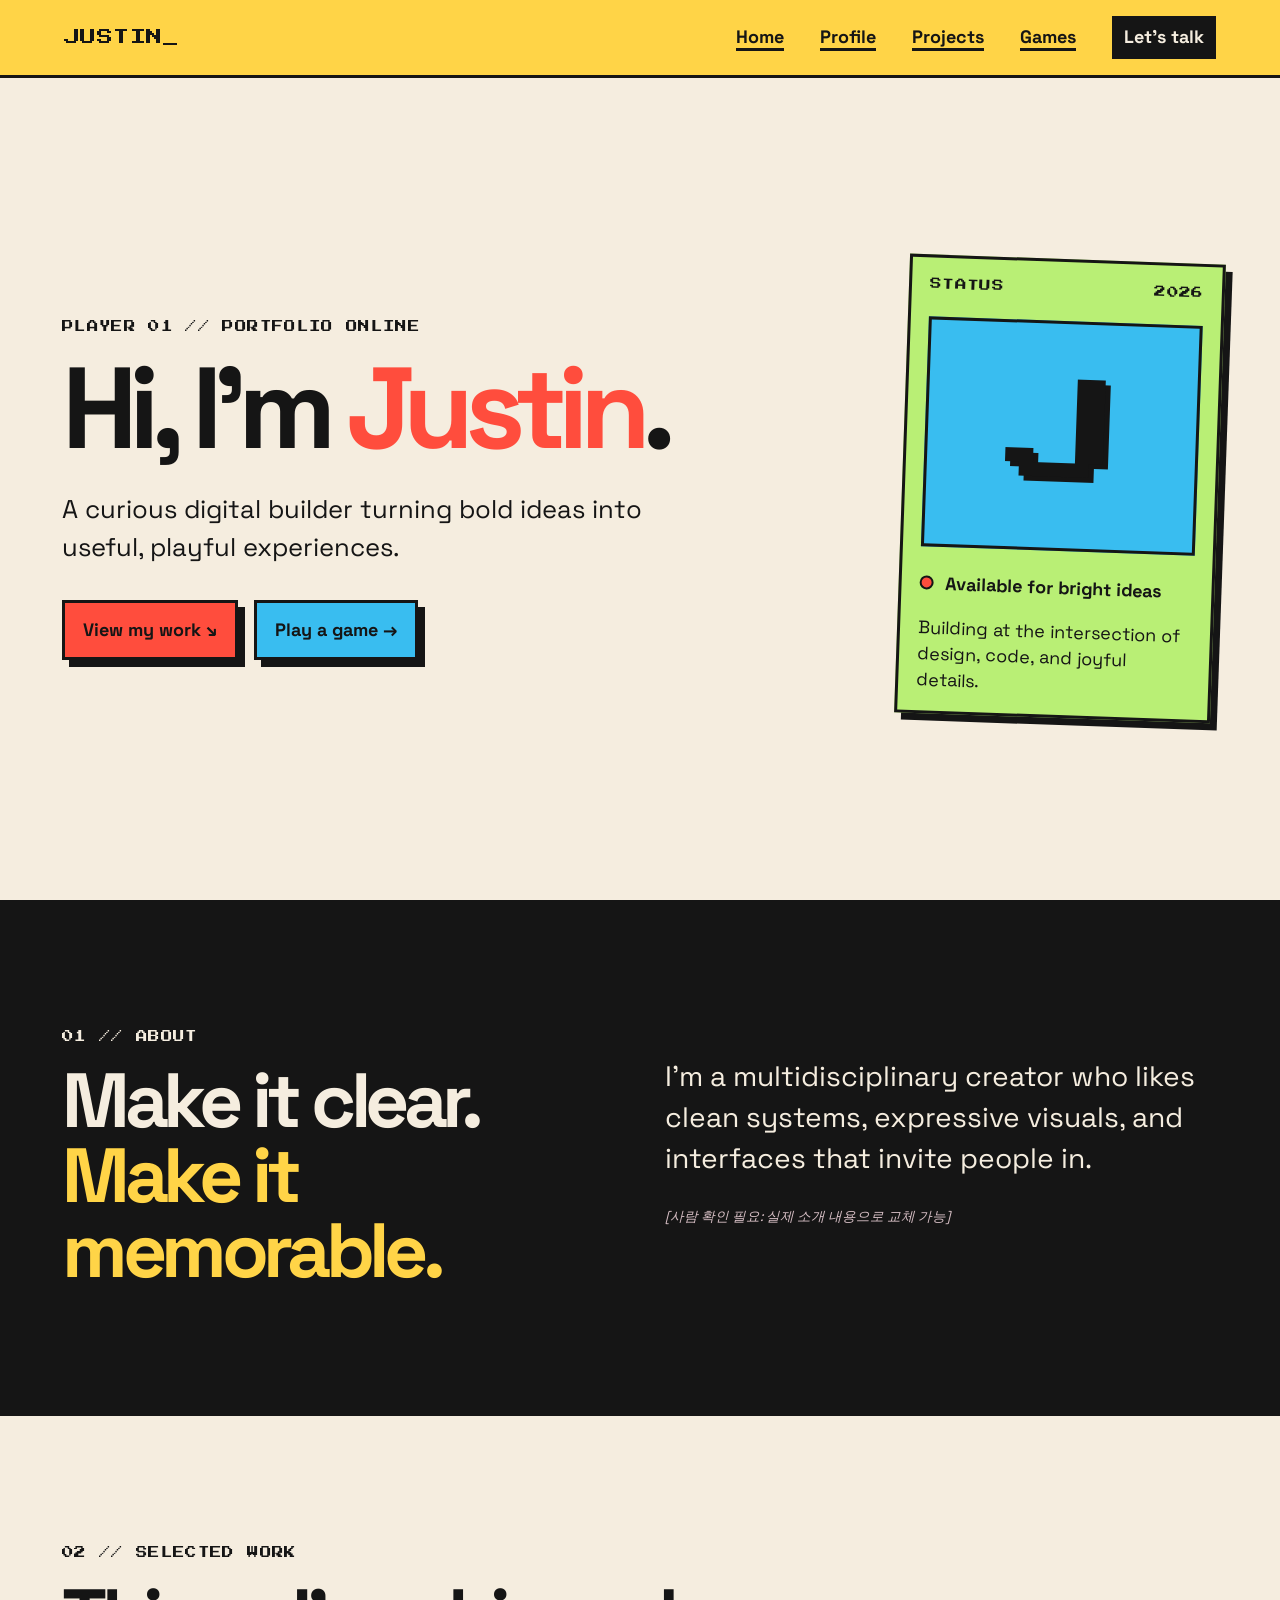
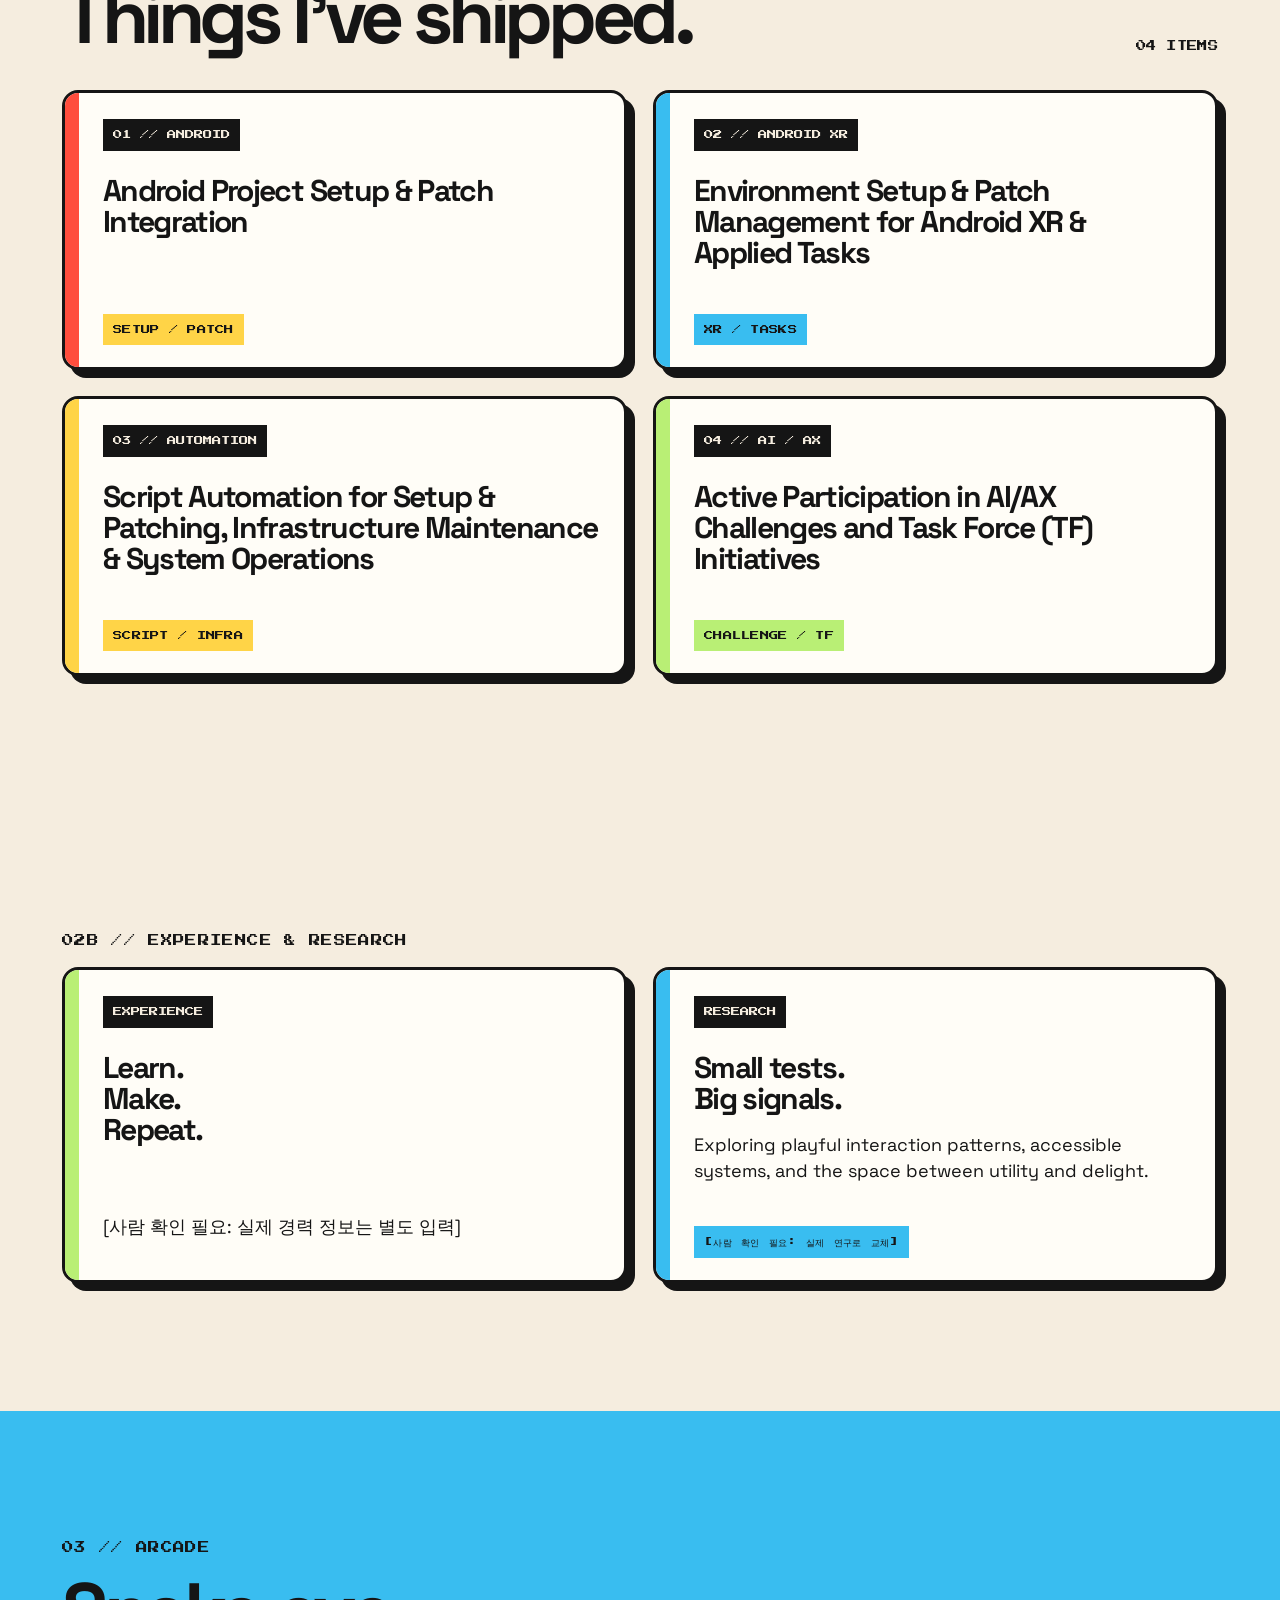
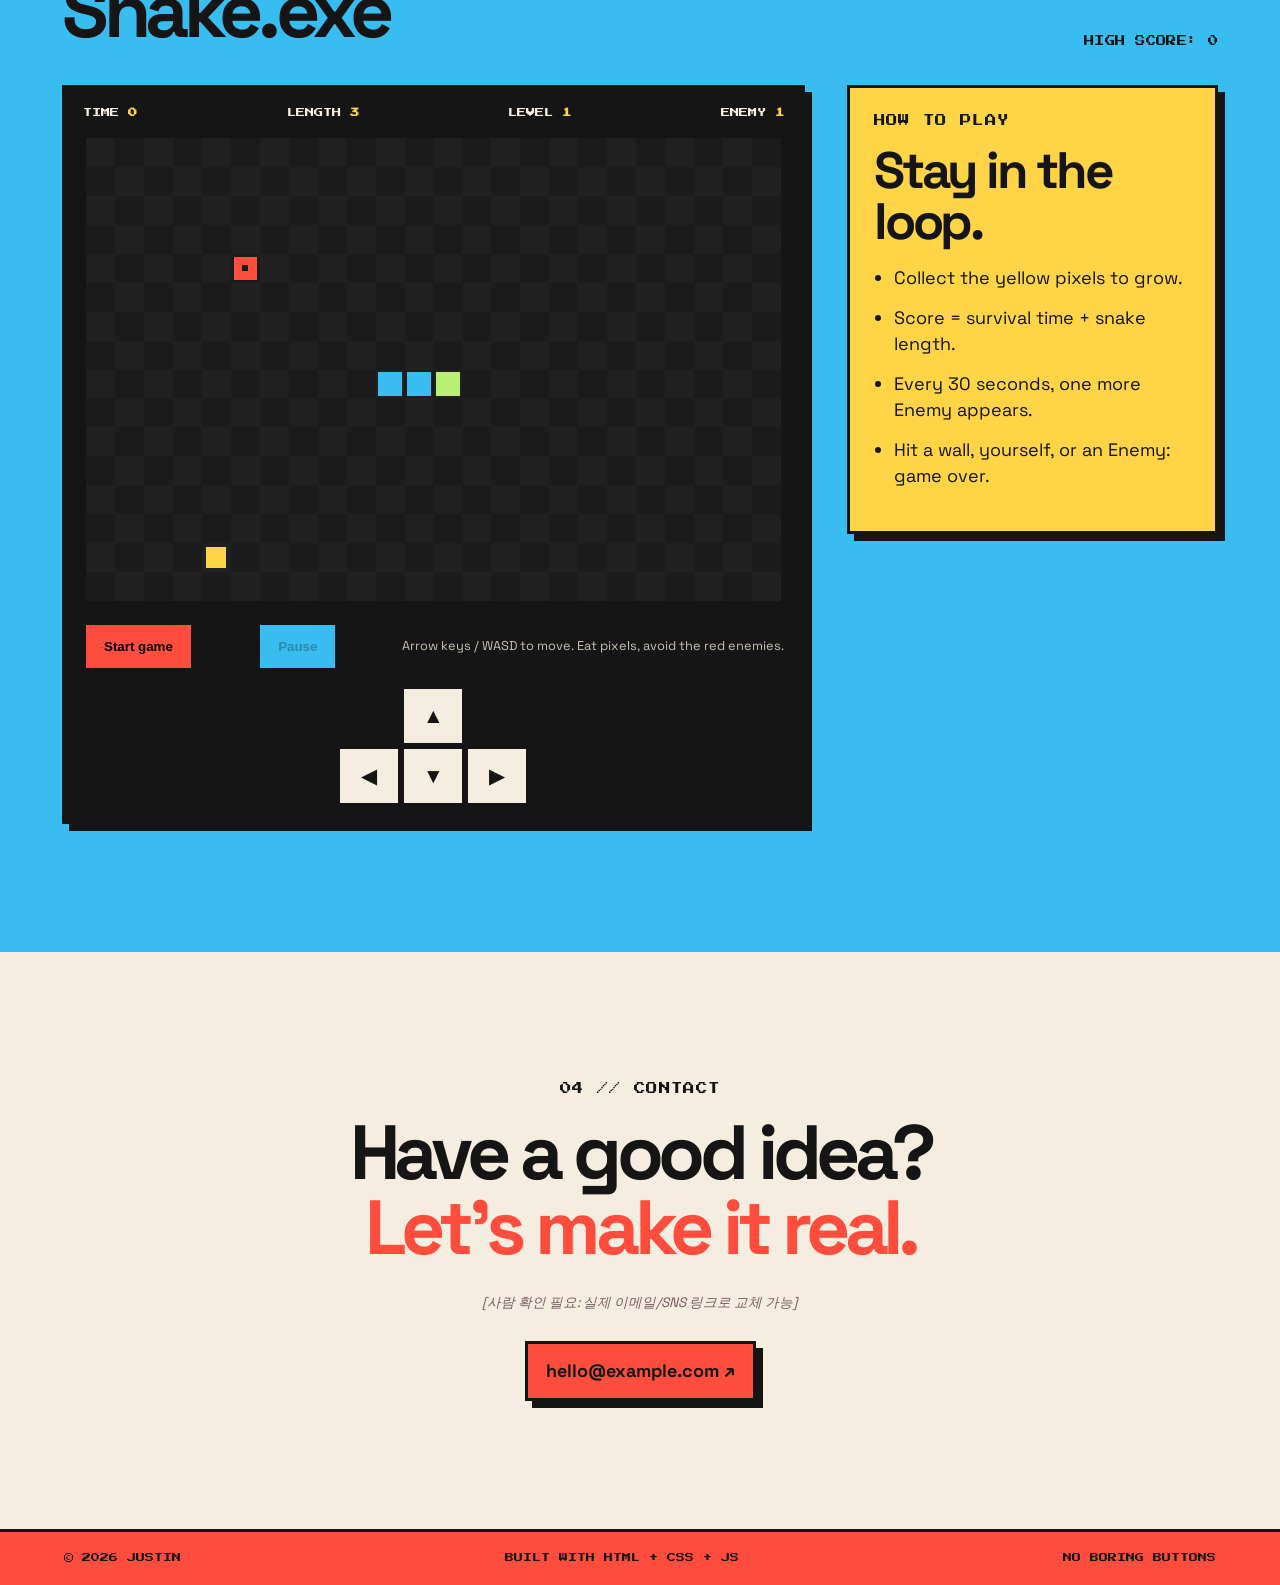
==== commit 13a34506: "style: align experience cards with projects" ====
--- a/index.html
+++ b/index.html
@@ -68,13 +68,13 @@
 
       <section class="section-shell" aria-labelledby="experience-title">
         <p class="eyebrow">02B // EXPERIENCE & RESEARCH</p>
-        <div class="work-grid">
-          <article id="experience" class="work-card work-card-green">
+        <div class="project-grid">
+          <article id="experience" class="project-card project-card-green">
             <span class="card-index">EXPERIENCE</span>
             <h3 id="experience-title">Learn.<br />Make.<br />Repeat.</h3>
             <p>[사람 확인 필요: 실제 경력 정보는 별도 입력]</p>
           </article>
-          <article id="research" class="work-card work-card-blue">
+          <article id="research" class="project-card project-card-blue">
             <span class="card-index">RESEARCH</span>
             <h3>Small tests.<br />Big signals.</h3>
             <p>Exploring playful interaction patterns, accessible systems, and the space between utility and delight.</p>
--- a/styles.css
+++ b/styles.css
@@ -49,7 +49,7 @@
 .split-section em { color: var(--yellow); }.body-copy { font-size: clamp(1.25rem, 2.2vw, 2rem); max-width: 570px; }.human-note { color: #775c64; font-size: .85rem; font-style: italic; }.split-section .human-note { color: #d7bfc5; }
 .section-heading { align-items: end; display: flex; justify-content: space-between; margin-bottom: 36px; }.section-count { font-size: .65rem; }
 .work-grid { display: grid; gap: 24px; grid-template-columns: repeat(2, 1fr); }.work-card { border: var(--line); box-shadow: var(--shadow); display: flex; flex-direction: column; min-height: 380px; padding: 24px; }.work-card-pink { background: var(--pink); }.work-card-blue { background: var(--blue); }.work-card-yellow { background: var(--yellow); }.card-index { font-family: var(--pixel); font-size: .7rem; margin-bottom: auto; }.work-card p { max-width: 280px; }.tag { border-top: var(--line); font-size: .6rem; margin-top: 18px; padding-top: 12px; }
-.project-grid { display: grid; gap: 20px; grid-template-columns: repeat(2, 1fr); }.project-card { background: var(--paper); border: var(--line); box-shadow: 5px 5px 0 var(--ink); display: flex; flex-direction: column; min-height: 250px; overflow: hidden; padding: 22px; position: relative; }.project-card::before { background: var(--red); content: ""; height: 12px; left: 0; position: absolute; right: 0; top: 0; }.project-card-blue::before { background: var(--blue); }.project-card-yellow::before { background: var(--yellow); }.project-card-green::before { background: var(--green); }.project-card .card-index { margin: 12px 0 28px; }.project-card h3 { font-family: var(--body); font-size: clamp(1.45rem, 2.7vw, 2.35rem); letter-spacing: -.055em; line-height: 1.02; margin-bottom: auto; }.project-card .tag { margin-top: 24px; }
+.project-grid { display: grid; gap: 26px; grid-template-columns: repeat(2, 1fr); }.project-card { background: #fffdf7; border: var(--line); border-radius: 16px; box-shadow: 8px 8px 0 var(--ink); display: flex; flex-direction: column; min-height: 280px; overflow: hidden; padding: 26px 26px 22px 38px; position: relative; transition: transform .15s ease, box-shadow .15s ease; }.project-card:hover { box-shadow: 4px 4px 0 var(--ink); transform: translate(4px, 4px); }.project-card::before { background: var(--red); bottom: 0; content: ""; left: 0; position: absolute; top: 0; width: 14px; }.project-card-blue::before { background: var(--blue); }.project-card-yellow::before { background: var(--yellow); }.project-card-green::before { background: var(--green); }.project-card .card-index { background: var(--ink); color: var(--paper); display: inline-block; font-size: .58rem; margin: 0 0 24px; padding: 9px 10px; width: fit-content; }.project-card h3 { font-family: var(--body); font-size: clamp(1.45rem, 2.35vw, 2.2rem); letter-spacing: -.055em; line-height: 1.04; margin-bottom: auto; max-width: 560px; }.project-card .tag { background: var(--yellow); border: 0; display: inline-block; font-size: .58rem; margin: 24px 0 0; padding: 9px 10px; width: fit-content; }.project-card-blue .tag { background: var(--blue); }.project-card-yellow .tag { background: var(--yellow); }.project-card-green .tag { background: var(--green); }
 .game-section { background: var(--blue); max-width: none; padding-inline: max(18px, calc((100vw - 1156px) / 2)); }.game-layout { align-items: start; display: grid; gap: 42px; grid-template-columns: minmax(0, 2fr) minmax(240px, 1fr); }.game-cabinet { background: var(--ink); border: var(--line); box-shadow: var(--shadow); color: var(--paper); padding: 18px; }.game-hud { display: flex; flex-wrap: wrap; font-family: var(--pixel); font-size: .58rem; gap: 16px; justify-content: space-between; padding: 0 0 16px; }.game-hud strong { color: var(--yellow); }.canvas-wrap { background: #1b1b1b; border: var(--line); position: relative; }.canvas-wrap canvas { display: block; height: auto; image-rendering: pixelated; width: 100%; }.game-message { align-items: center; background: rgba(21,21,21,.88); color: var(--red); display: flex; flex-direction: column; font-family: var(--pixel); font-size: clamp(.75rem, 2vw, 1.2rem); inset: 0; justify-content: center; position: absolute; text-align: center; }.game-message[hidden] { display: none; }.game-controls { align-items: center; display: flex; flex-wrap: wrap; gap: 18px; justify-content: space-between; padding-top: 18px; }.game-controls p { color: #c9c0b5; font-size: .8rem; margin: 0; }.game-rules { background: var(--yellow); padding: 24px; }.game-rules ul { padding-left: 20px; }.game-rules li + li { margin-top: 14px; }.d-pad { display: grid; gap: 6px; grid-template-columns: repeat(3, 58px); justify-content: center; margin: 18px auto 0; max-width: 180px; }.d-pad button { background: var(--paper); border: 3px solid var(--paper); color: var(--ink); cursor: pointer; font-size: 1.3rem; height: 54px; touch-action: manipulation; }.d-pad button:first-child { grid-column: 2; }.d-pad button:nth-child(2) { grid-column: 1; grid-row: 2; }.d-pad button:nth-child(3) { grid-column: 2; grid-row: 2; }.d-pad button:nth-child(4) { grid-column: 3; grid-row: 2; }.d-pad button:active { background: var(--yellow); transform: scale(.92); }
 .contact-section { text-align: center; }.contact-section h2 { margin: 0 auto 28px; }.contact-section .human-note { margin: 0 auto 28px; }.site-footer { background: var(--red); border-top: var(--line); display: flex; font-family: var(--pixel); font-size: .56rem; gap: 18px; justify-content: space-between; padding: 20px clamp(18px, 5vw, 72px); }
 @media (max-width: 800px) { .hero, .split-section, .game-layout, .work-grid, .project-grid { grid-template-columns: 1fr; }.hero { min-height: auto; padding-top: 90px; }.hero-card { max-width: 420px; transform: rotate(1deg); }.work-card, .project-card { min-height: 280px; }.section-heading { align-items: start; flex-direction: column; gap: 18px; }.site-footer { flex-direction: column; gap: 10px; } }
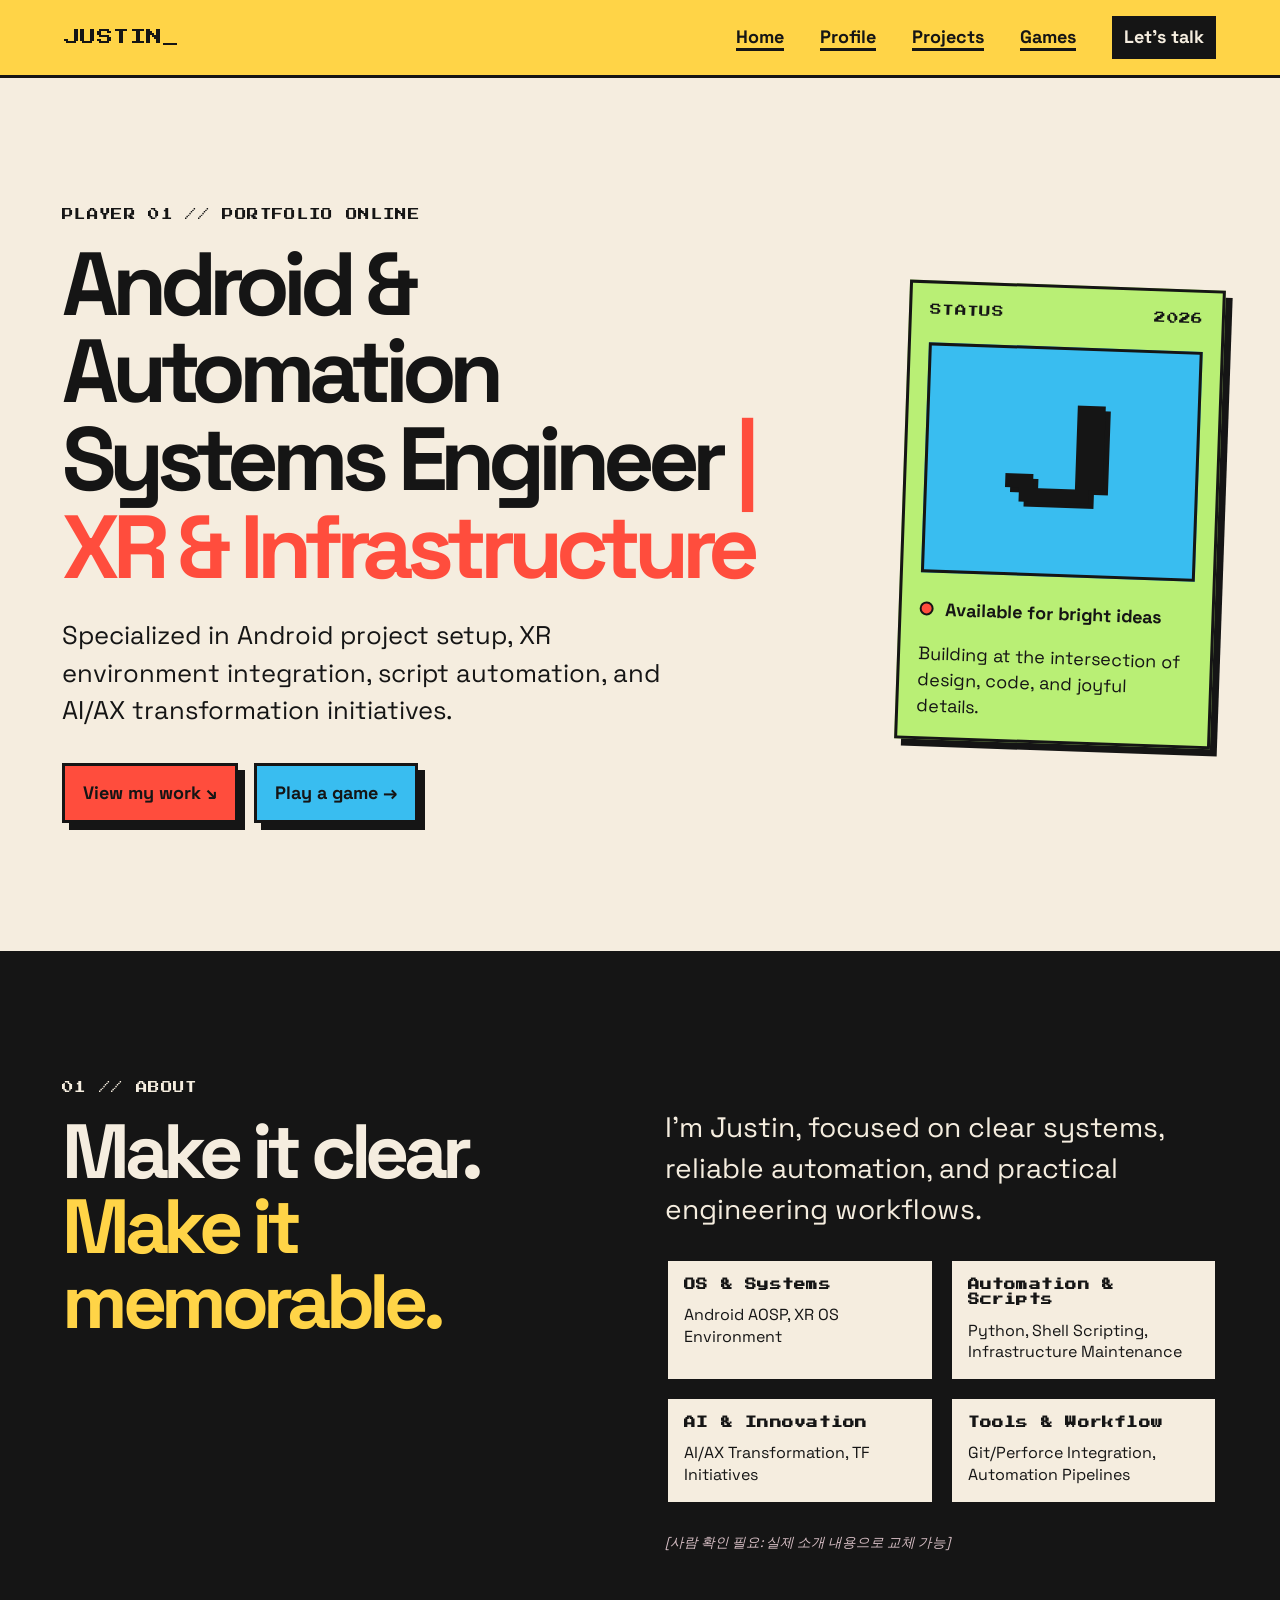
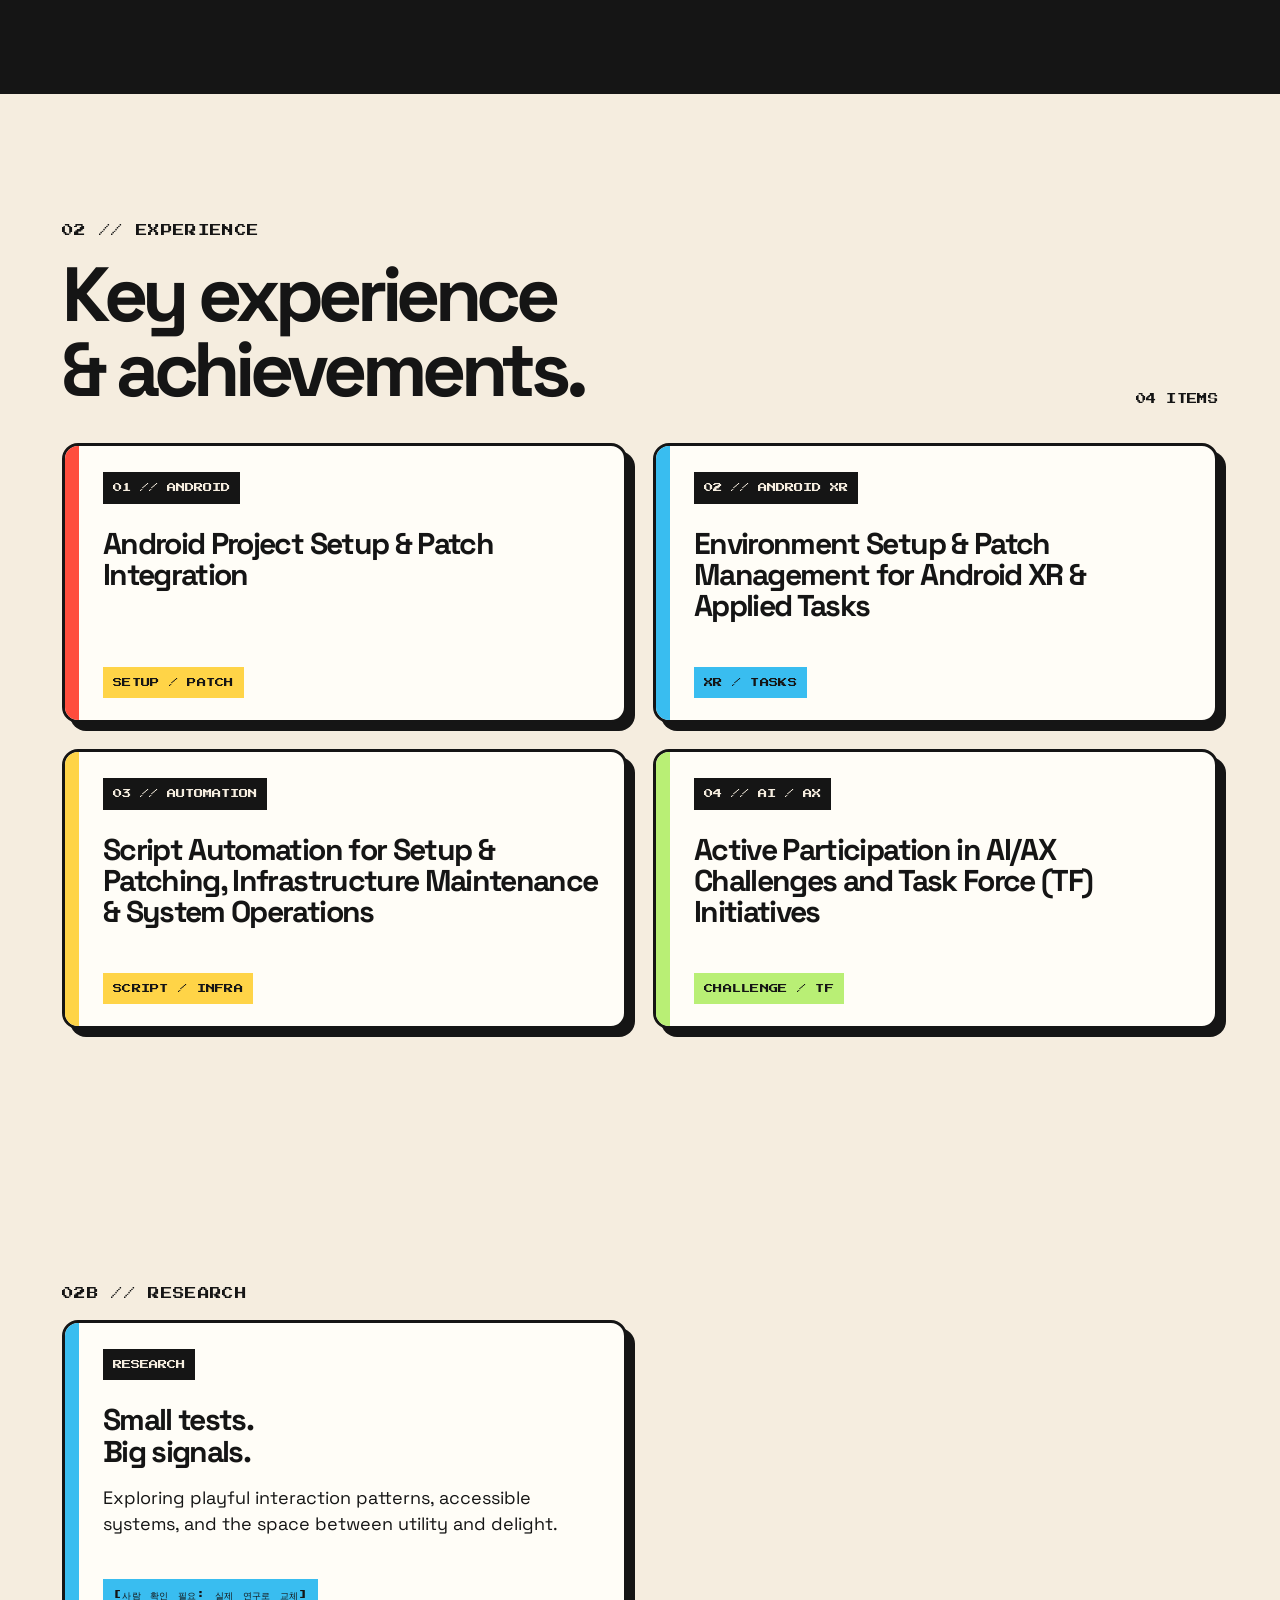
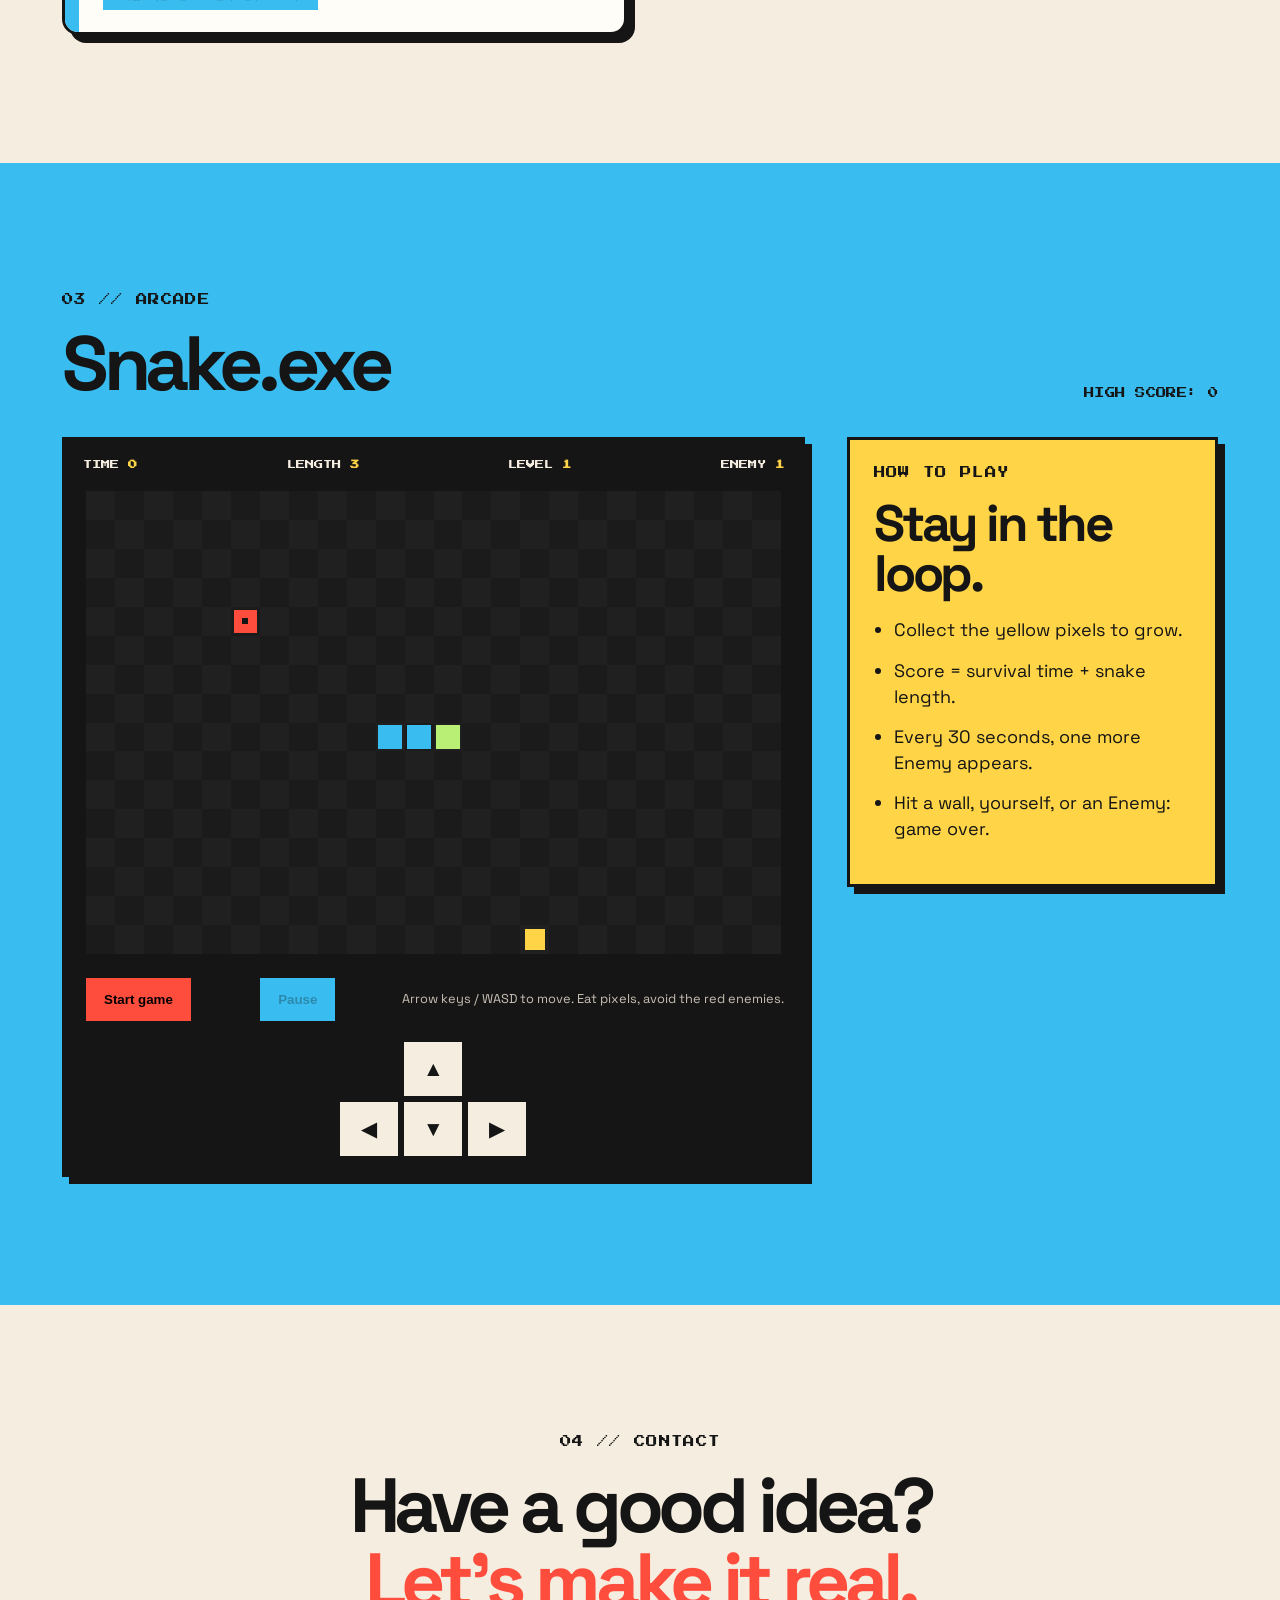
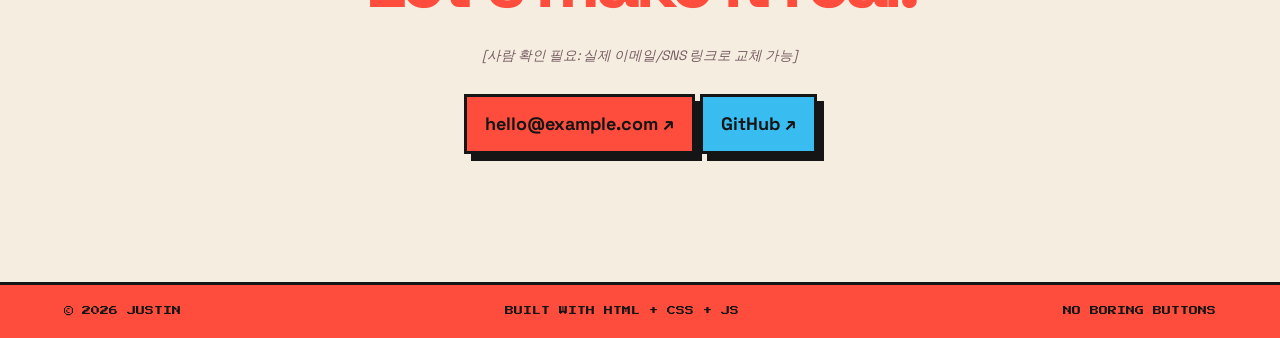
==== commit 23a39d60: "feat: refine professional profile experience" ====
--- a/index.html
+++ b/index.html
@@ -26,8 +26,8 @@
       <section class="hero section-shell" aria-labelledby="hero-title">
         <div class="hero-copy">
           <p class="eyebrow">PLAYER 01 // PORTFOLIO ONLINE</p>
-          <h1 id="hero-title">Hi, I'm <span>Justin</span>.</h1>
-          <p class="hero-lede">A curious digital builder turning bold ideas into useful, playful experiences.</p>
+          <h1 id="hero-title">Android &amp; Automation Systems Engineer <span>| XR &amp; Infrastructure</span></h1>
+          <p class="hero-lede">Specialized in Android project setup, XR environment integration, script automation, and AI/AX transformation initiatives.</p>
           <div class="hero-actions">
             <a class="button button-primary" href="#projects">View my work <span aria-hidden="true">↘</span></a>
             <a class="button button-secondary" href="#games">Play a game <span aria-hidden="true">→</span></a>
@@ -47,18 +47,24 @@
           <h2 id="about-title">Make it clear.<br /><em>Make it memorable.</em></h2>
         </div>
         <div class="body-copy">
-          <p>I'm a multidisciplinary creator who likes clean systems, expressive visuals, and interfaces that invite people in.</p>
+          <p>I'm Justin, focused on clear systems, reliable automation, and practical engineering workflows.</p>
+          <div class="tech-stack" aria-label="Technical stack">
+            <div class="stack-group"><h3>OS &amp; Systems</h3><p>Android AOSP, XR OS Environment</p></div>
+            <div class="stack-group"><h3>Automation &amp; Scripts</h3><p>Python, Shell Scripting, Infrastructure Maintenance</p></div>
+            <div class="stack-group"><h3>AI &amp; Innovation</h3><p>AI/AX Transformation, TF Initiatives</p></div>
+            <div class="stack-group"><h3>Tools &amp; Workflow</h3><p>Git/Perforce Integration, Automation Pipelines</p></div>
+          </div>
           <p class="human-note">[사람 확인 필요: 실제 소개 내용으로 교체 가능]</p>
         </div>
       </section>
 
-      <section id="work" class="section-shell" aria-labelledby="work-title">
+      <section id="experience" class="section-shell experience-section" aria-labelledby="work-title">
         <span id="projects" class="anchor-target" aria-hidden="true"></span>
         <div class="section-heading">
-          <div><p class="eyebrow">02 // SELECTED WORK</p><h2 id="work-title">Things I've shipped.</h2></div>
+          <div><p class="eyebrow">02 // EXPERIENCE</p><h2 id="work-title">Key experience<br />&amp; achievements.</h2></div>
           <span class="section-count">04 ITEMS</span>
         </div>
-        <div class="project-grid">
+        <div class="project-grid experience-grid">
           <article class="project-card project-card-pink"><span class="card-index">01 // ANDROID</span><h3>Android Project Setup &amp; Patch Integration</h3><span class="tag">SETUP / PATCH</span></article>
           <article class="project-card project-card-blue"><span class="card-index">02 // ANDROID XR</span><h3>Environment Setup &amp; Patch Management for Android XR &amp; Applied Tasks</h3><span class="tag">XR / TASKS</span></article>
           <article class="project-card project-card-yellow"><span class="card-index">03 // AUTOMATION</span><h3>Script Automation for Setup &amp; Patching, Infrastructure Maintenance &amp; System Operations</h3><span class="tag">SCRIPT / INFRA</span></article>
@@ -66,17 +72,12 @@
         </div>
       </section>
 
-      <section class="section-shell" aria-labelledby="experience-title">
-        <p class="eyebrow">02B // EXPERIENCE & RESEARCH</p>
+      <section class="section-shell" aria-labelledby="research-title">
+        <p class="eyebrow">02B // RESEARCH</p>
         <div class="project-grid">
-          <article id="experience" class="project-card project-card-green">
-            <span class="card-index">EXPERIENCE</span>
-            <h3 id="experience-title">Learn.<br />Make.<br />Repeat.</h3>
-            <p>[사람 확인 필요: 실제 경력 정보는 별도 입력]</p>
-          </article>
           <article id="research" class="project-card project-card-blue">
             <span class="card-index">RESEARCH</span>
-            <h3>Small tests.<br />Big signals.</h3>
+            <h3 id="research-title">Small tests.<br />Big signals.</h3>
             <p>Exploring playful interaction patterns, accessible systems, and the space between utility and delight.</p>
             <span class="tag">[사람 확인 필요: 실제 연구로 교체]</span>
           </article>
@@ -127,6 +128,7 @@
         <h2 id="contact-title">Have a good idea?<br /><em>Let's make it real.</em></h2>
         <p class="human-note">[사람 확인 필요: 실제 이메일/SNS 링크로 교체 가능]</p>
         <a class="button button-primary" href="mailto:hello@example.com">hello@example.com ↗</a>
+        <a class="button button-secondary" href="https://github.com/i3estcorder" target="_blank" rel="noopener noreferrer">GitHub ↗</a>
       </section>
     </main>
 
--- a/styles.css
+++ b/styles.css
@@ -30,7 +30,7 @@
 .hero { align-items: center; display: grid; gap: clamp(40px, 8vw, 120px); grid-template-columns: minmax(0, 1.4fr) minmax(260px, .6fr); min-height: calc(100vh - 78px); }
 .eyebrow { margin: 0 0 18px; }
 h1, h2, h3 { line-height: .98; margin: 0; }
-h1 { font-size: clamp(3.2rem, 9vw, 8.8rem); letter-spacing: -.08em; max-width: 900px; }
+h1 { font-size: clamp(2.8rem, 7vw, 7.2rem); letter-spacing: -.08em; max-width: 980px; overflow-wrap: anywhere; }
 h1 span, em { color: var(--red); font-style: normal; }
 h2 { font-size: clamp(2.4rem, 6vw, 5.8rem); letter-spacing: -.07em; }
 h3 { font-size: clamp(2rem, 4vw, 3.3rem); letter-spacing: -.06em; }
@@ -46,11 +46,12 @@
 .pixel-avatar { align-items: center; background: var(--blue); border: var(--line); display: flex; font-family: var(--pixel); font-size: clamp(4rem, 10vw, 7rem); height: 230px; justify-content: center; margin: 24px 0; text-shadow: 5px 5px 0 var(--ink); }
 .status-line { font-weight: 700; margin-bottom: 0; }.status-dot { background: var(--red); border: 2px solid var(--ink); border-radius: 50%; display: inline-block; height: 14px; margin-right: 7px; width: 14px; }.card-note { margin-bottom: 0; }
 .split-section { align-items: start; background: var(--ink); color: var(--paper); display: grid; gap: 50px; grid-template-columns: 1fr 1fr; max-width: none; padding-inline: max(18px, calc((100vw - 1156px) / 2)); }
-.split-section em { color: var(--yellow); }.body-copy { font-size: clamp(1.25rem, 2.2vw, 2rem); max-width: 570px; }.human-note { color: #775c64; font-size: .85rem; font-style: italic; }.split-section .human-note { color: #d7bfc5; }
+.split-section em { color: var(--yellow); }.body-copy { font-size: clamp(1.25rem, 2.2vw, 2rem); max-width: 700px; }.tech-stack { display: grid; gap: 14px; grid-template-columns: repeat(2, minmax(0, 1fr)); margin: 28px 0; }.stack-group { border: var(--line); background: var(--paper); color: var(--ink); padding: 16px; }.stack-group h3 { font-family: var(--pixel); font-size: .72rem; letter-spacing: .02em; line-height: 1.35; margin-bottom: 12px; }.stack-group p { font-size: 1rem; line-height: 1.35; margin: 0; }.human-note { color: #775c64; font-size: .85rem; font-style: italic; }.split-section .human-note { color: #d7bfc5; }
 .section-heading { align-items: end; display: flex; justify-content: space-between; margin-bottom: 36px; }.section-count { font-size: .65rem; }
 .work-grid { display: grid; gap: 24px; grid-template-columns: repeat(2, 1fr); }.work-card { border: var(--line); box-shadow: var(--shadow); display: flex; flex-direction: column; min-height: 380px; padding: 24px; }.work-card-pink { background: var(--pink); }.work-card-blue { background: var(--blue); }.work-card-yellow { background: var(--yellow); }.card-index { font-family: var(--pixel); font-size: .7rem; margin-bottom: auto; }.work-card p { max-width: 280px; }.tag { border-top: var(--line); font-size: .6rem; margin-top: 18px; padding-top: 12px; }
 .project-grid { display: grid; gap: 26px; grid-template-columns: repeat(2, 1fr); }.project-card { background: #fffdf7; border: var(--line); border-radius: 16px; box-shadow: 8px 8px 0 var(--ink); display: flex; flex-direction: column; min-height: 280px; overflow: hidden; padding: 26px 26px 22px 38px; position: relative; transition: transform .15s ease, box-shadow .15s ease; }.project-card:hover { box-shadow: 4px 4px 0 var(--ink); transform: translate(4px, 4px); }.project-card::before { background: var(--red); bottom: 0; content: ""; left: 0; position: absolute; top: 0; width: 14px; }.project-card-blue::before { background: var(--blue); }.project-card-yellow::before { background: var(--yellow); }.project-card-green::before { background: var(--green); }.project-card .card-index { background: var(--ink); color: var(--paper); display: inline-block; font-size: .58rem; margin: 0 0 24px; padding: 9px 10px; width: fit-content; }.project-card h3 { font-family: var(--body); font-size: clamp(1.45rem, 2.35vw, 2.2rem); letter-spacing: -.055em; line-height: 1.04; margin-bottom: auto; max-width: 560px; }.project-card .tag { background: var(--yellow); border: 0; display: inline-block; font-size: .58rem; margin: 24px 0 0; padding: 9px 10px; width: fit-content; }.project-card-blue .tag { background: var(--blue); }.project-card-yellow .tag { background: var(--yellow); }.project-card-green .tag { background: var(--green); }
 .game-section { background: var(--blue); max-width: none; padding-inline: max(18px, calc((100vw - 1156px) / 2)); }.game-layout { align-items: start; display: grid; gap: 42px; grid-template-columns: minmax(0, 2fr) minmax(240px, 1fr); }.game-cabinet { background: var(--ink); border: var(--line); box-shadow: var(--shadow); color: var(--paper); padding: 18px; }.game-hud { display: flex; flex-wrap: wrap; font-family: var(--pixel); font-size: .58rem; gap: 16px; justify-content: space-between; padding: 0 0 16px; }.game-hud strong { color: var(--yellow); }.canvas-wrap { background: #1b1b1b; border: var(--line); position: relative; }.canvas-wrap canvas { display: block; height: auto; image-rendering: pixelated; width: 100%; }.game-message { align-items: center; background: rgba(21,21,21,.88); color: var(--red); display: flex; flex-direction: column; font-family: var(--pixel); font-size: clamp(.75rem, 2vw, 1.2rem); inset: 0; justify-content: center; position: absolute; text-align: center; }.game-message[hidden] { display: none; }.game-controls { align-items: center; display: flex; flex-wrap: wrap; gap: 18px; justify-content: space-between; padding-top: 18px; }.game-controls p { color: #c9c0b5; font-size: .8rem; margin: 0; }.game-rules { background: var(--yellow); padding: 24px; }.game-rules ul { padding-left: 20px; }.game-rules li + li { margin-top: 14px; }.d-pad { display: grid; gap: 6px; grid-template-columns: repeat(3, 58px); justify-content: center; margin: 18px auto 0; max-width: 180px; }.d-pad button { background: var(--paper); border: 3px solid var(--paper); color: var(--ink); cursor: pointer; font-size: 1.3rem; height: 54px; touch-action: manipulation; }.d-pad button:first-child { grid-column: 2; }.d-pad button:nth-child(2) { grid-column: 1; grid-row: 2; }.d-pad button:nth-child(3) { grid-column: 2; grid-row: 2; }.d-pad button:nth-child(4) { grid-column: 3; grid-row: 2; }.d-pad button:active { background: var(--yellow); transform: scale(.92); }
 .contact-section { text-align: center; }.contact-section h2 { margin: 0 auto 28px; }.contact-section .human-note { margin: 0 auto 28px; }.site-footer { background: var(--red); border-top: var(--line); display: flex; font-family: var(--pixel); font-size: .56rem; gap: 18px; justify-content: space-between; padding: 20px clamp(18px, 5vw, 72px); }
 @media (max-width: 800px) { .hero, .split-section, .game-layout, .work-grid, .project-grid { grid-template-columns: 1fr; }.hero { min-height: auto; padding-top: 90px; }.hero-card { max-width: 420px; transform: rotate(1deg); }.work-card, .project-card { min-height: 280px; }.section-heading { align-items: start; flex-direction: column; gap: 18px; }.site-footer { flex-direction: column; gap: 10px; } }
+@media (max-width: 560px) { .tech-stack { grid-template-columns: 1fr; }.stack-group { padding: 14px; } }
 @media (max-width: 560px) { body { font-size: 16px; }.site-header { align-items: start; flex-direction: column; gap: 16px; }.site-header nav { flex-wrap: wrap; gap: 10px 18px; }.site-header nav a { font-size: .9rem; }.nav-cta { padding: 5px 8px; }.hero-actions .button { width: 100%; text-align: center; }.game-controls { align-items: stretch; flex-direction: column; }.game-controls .button { text-align: center; }.game-hud { font-size: .48rem; gap: 8px; }.d-pad { margin-bottom: 4px; } }
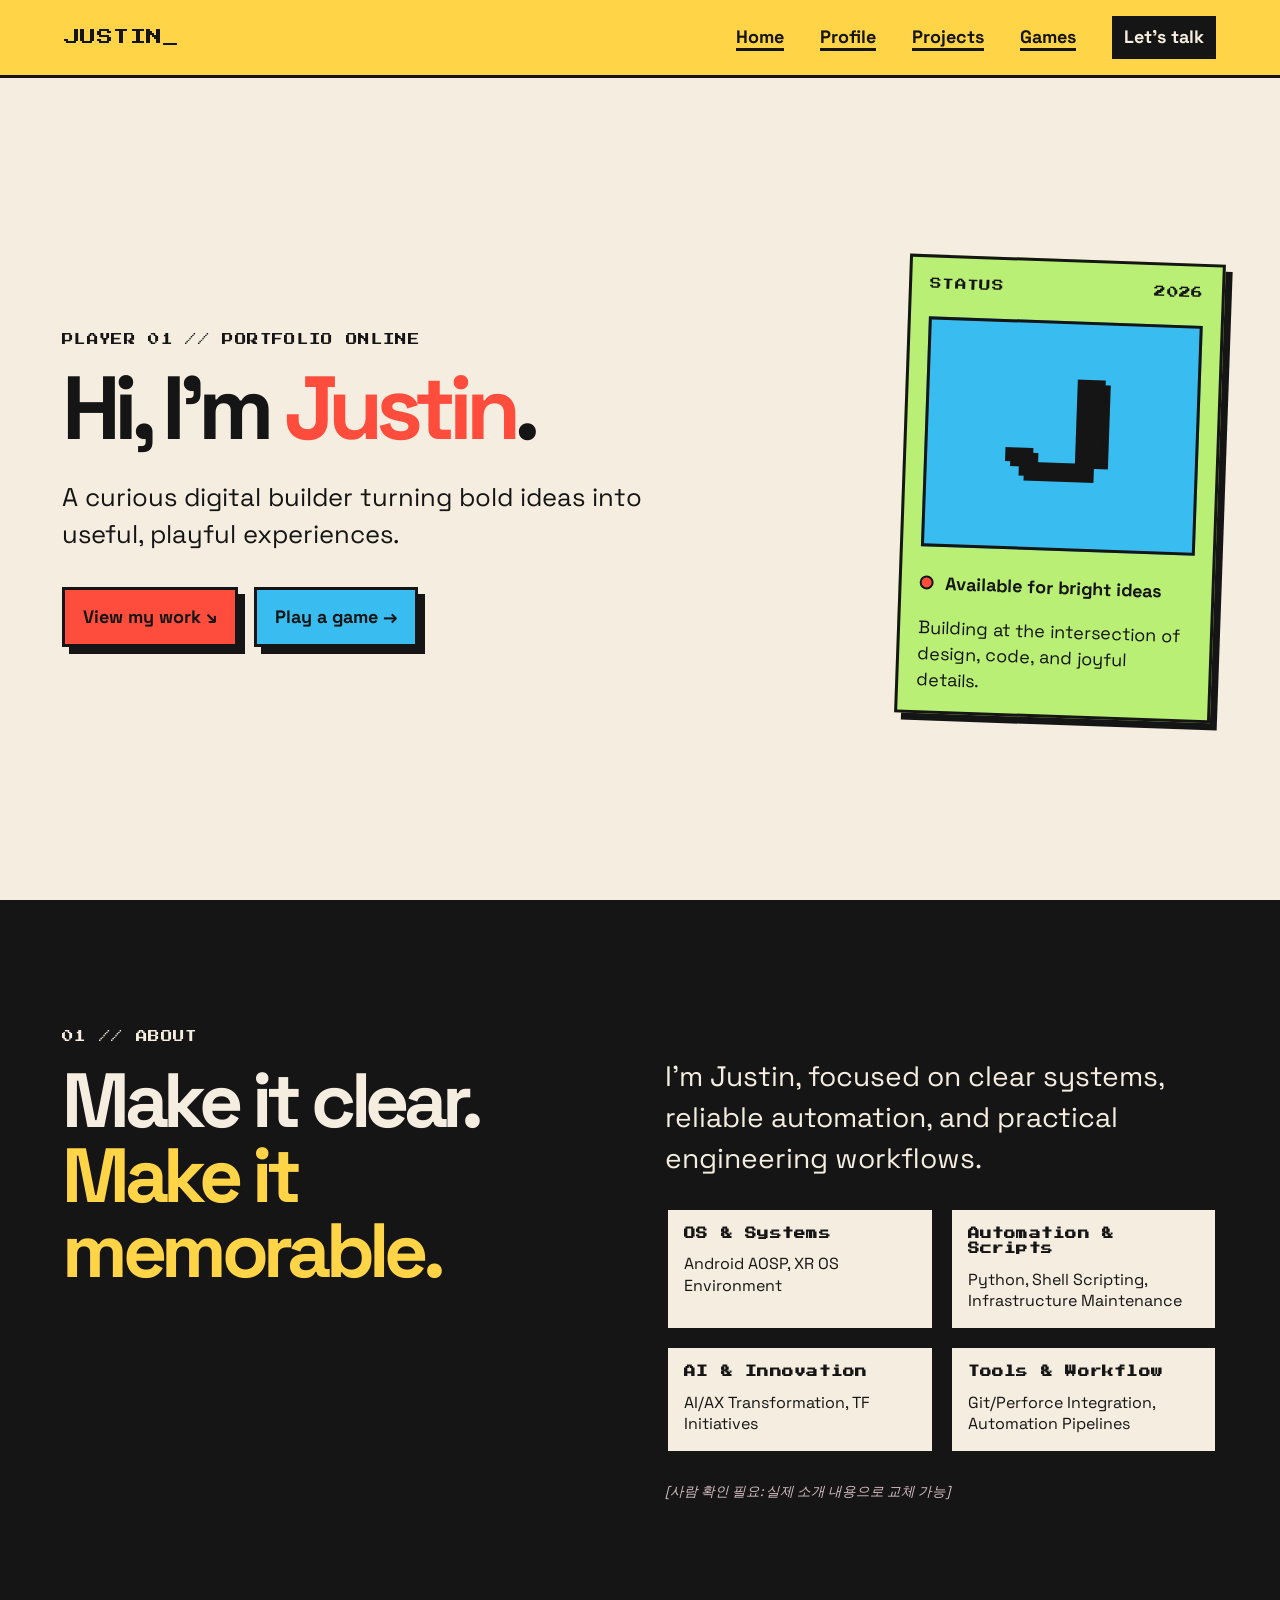
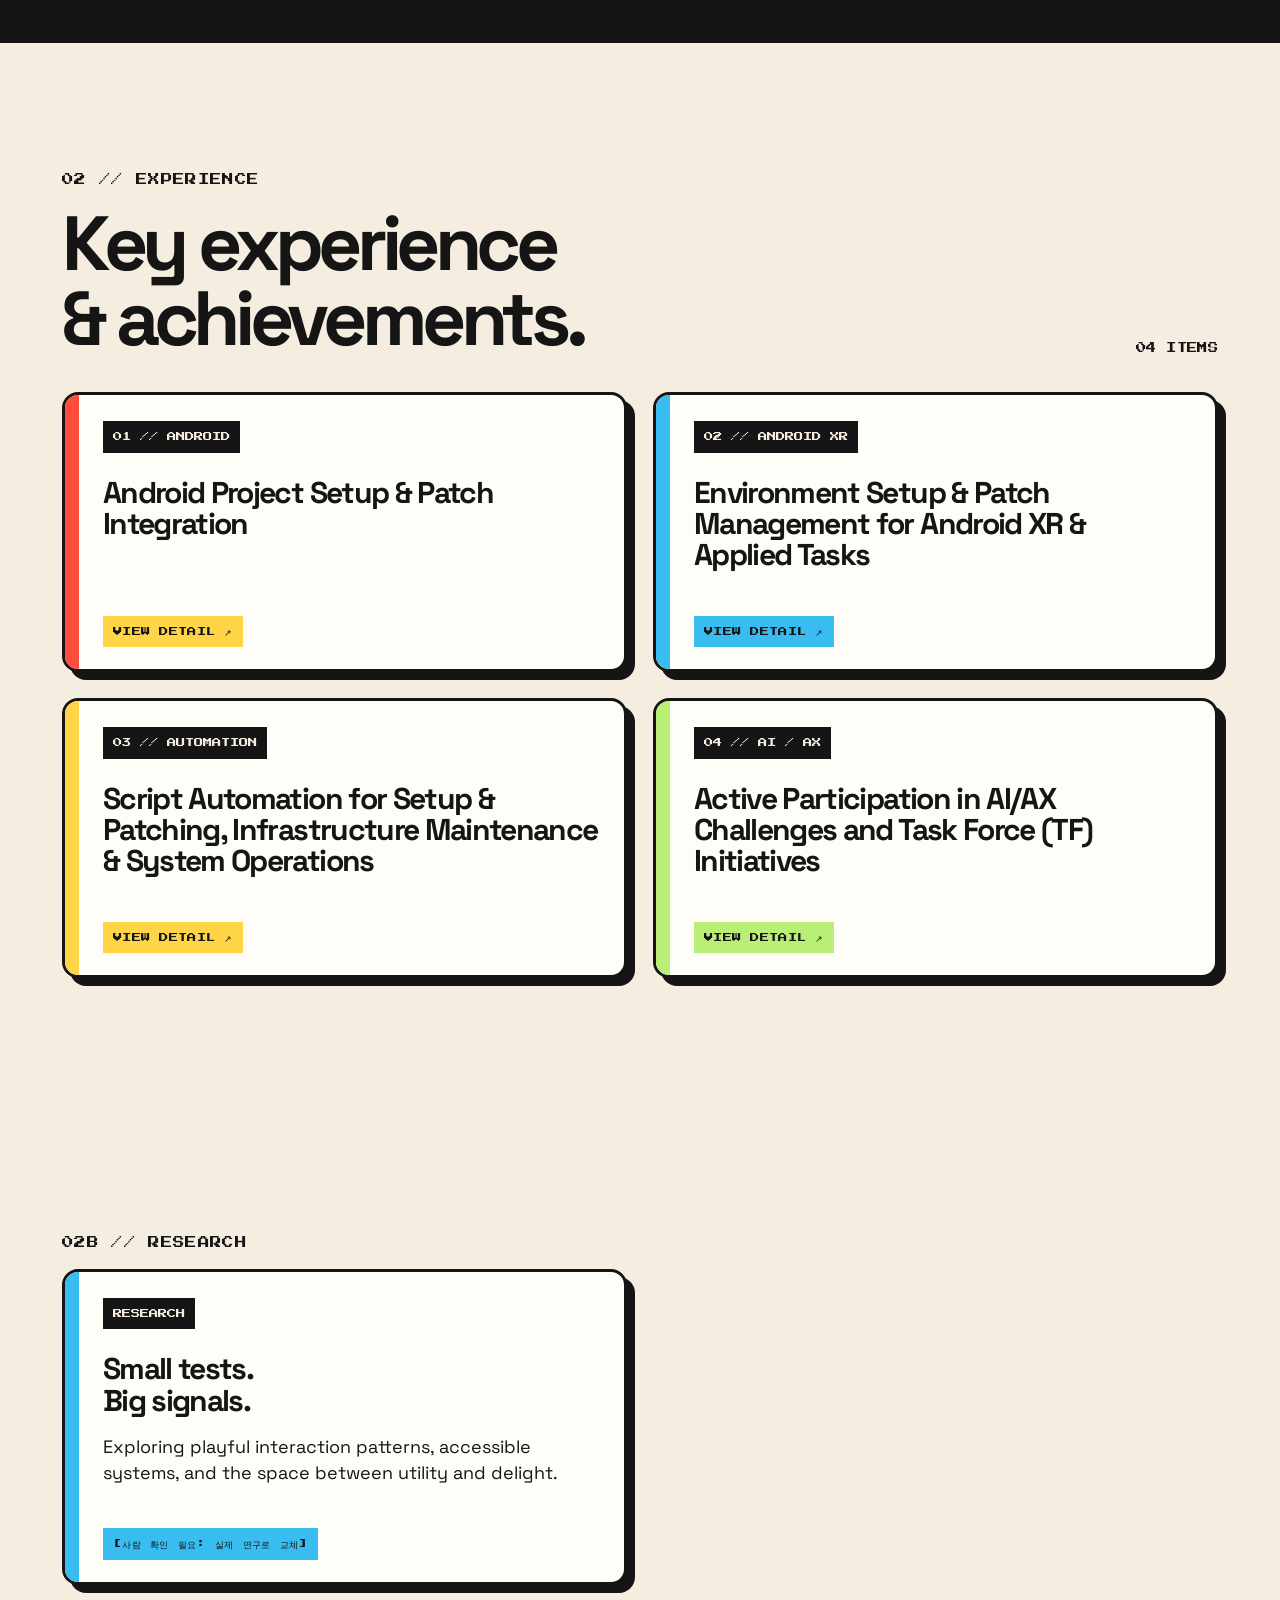
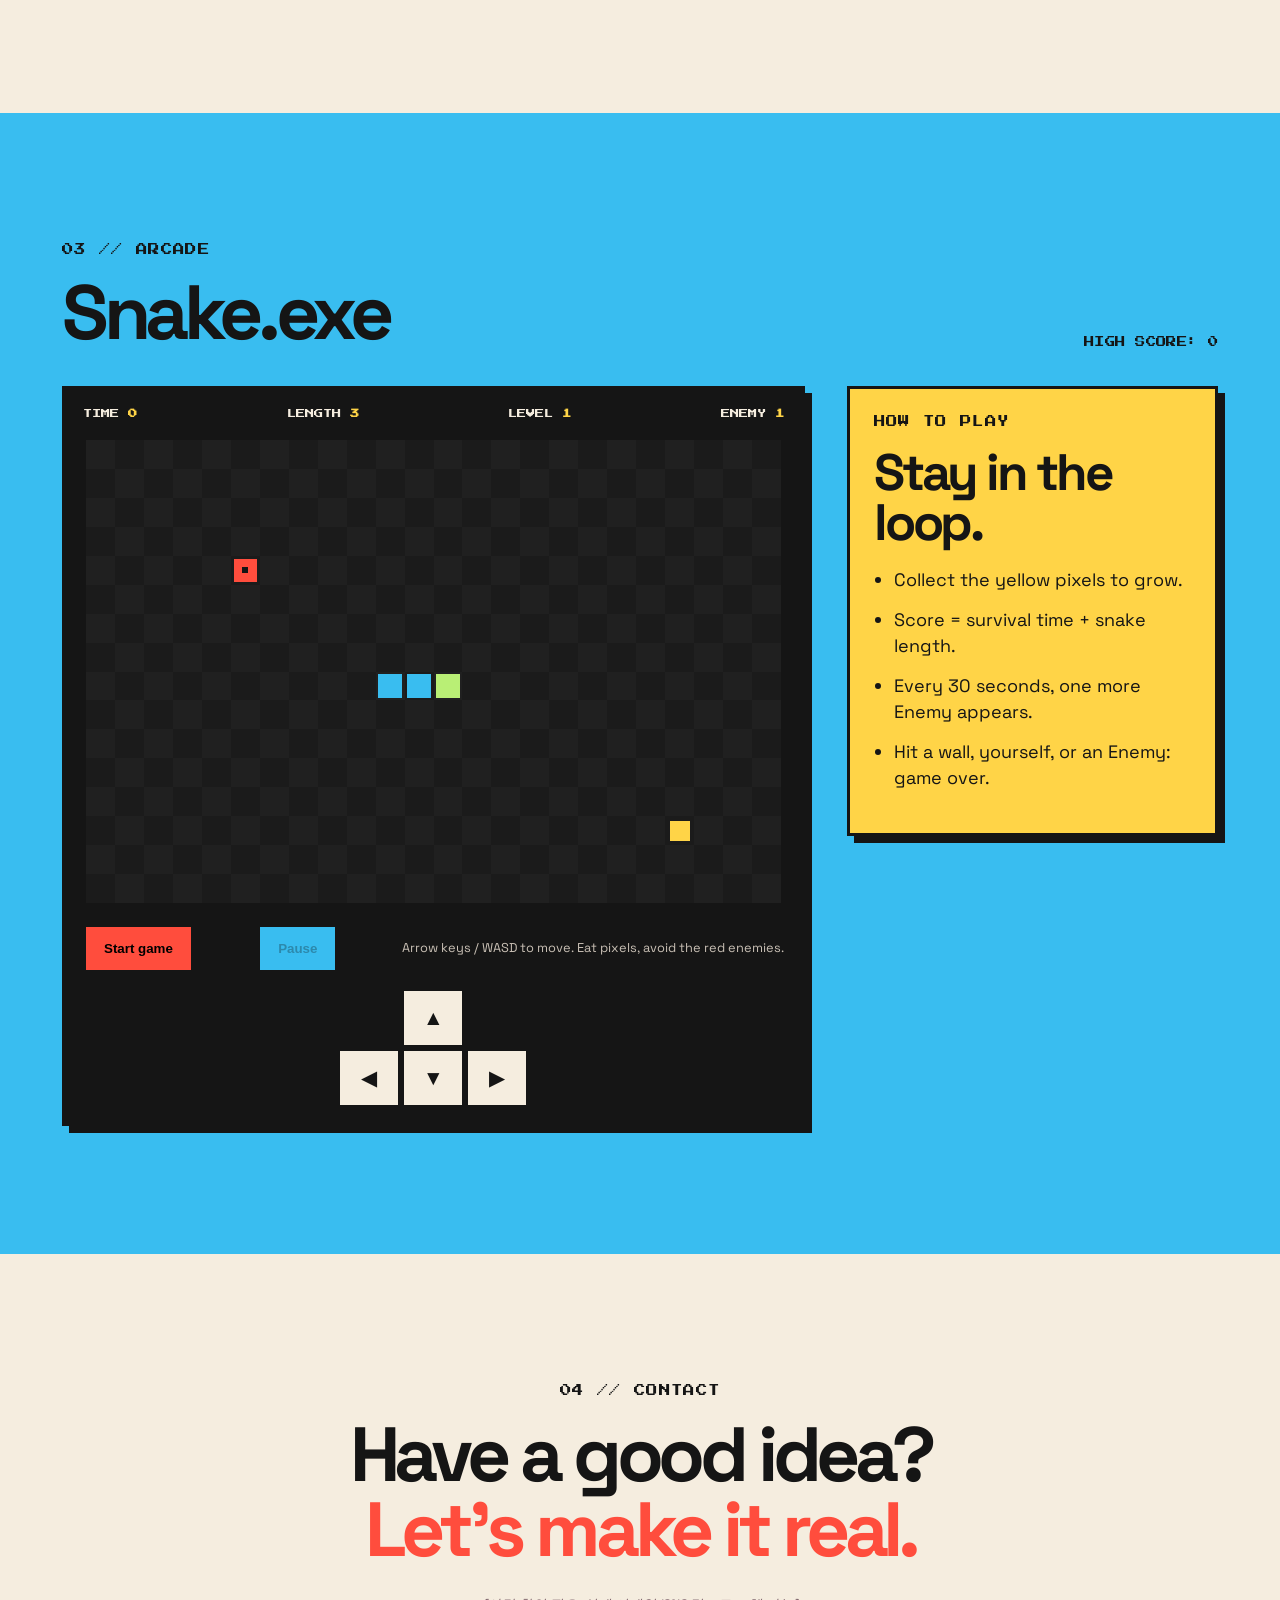
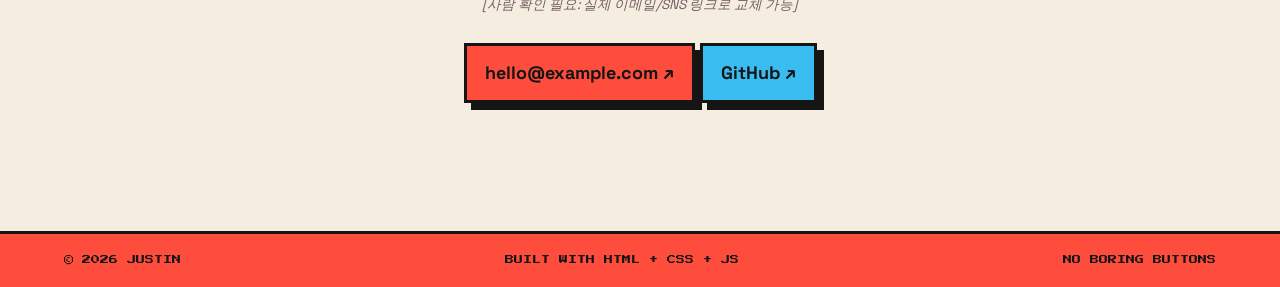
==== commit 271cb17a: "feat: add experience detail pages" ====
--- a/index.html
+++ b/index.html
@@ -26,8 +26,8 @@
       <section class="hero section-shell" aria-labelledby="hero-title">
         <div class="hero-copy">
           <p class="eyebrow">PLAYER 01 // PORTFOLIO ONLINE</p>
-          <h1 id="hero-title">Android &amp; Automation Systems Engineer <span>| XR &amp; Infrastructure</span></h1>
-          <p class="hero-lede">Specialized in Android project setup, XR environment integration, script automation, and AI/AX transformation initiatives.</p>
+          <h1 id="hero-title">Hi, I'm <span>Justin</span>.</h1>
+          <p class="hero-lede">A curious digital builder turning bold ideas into useful, playful experiences.</p>
           <div class="hero-actions">
             <a class="button button-primary" href="#projects">View my work <span aria-hidden="true">↘</span></a>
             <a class="button button-secondary" href="#games">Play a game <span aria-hidden="true">→</span></a>
@@ -65,10 +65,10 @@
           <span class="section-count">04 ITEMS</span>
         </div>
         <div class="project-grid experience-grid">
-          <article class="project-card project-card-pink"><span class="card-index">01 // ANDROID</span><h3>Android Project Setup &amp; Patch Integration</h3><span class="tag">SETUP / PATCH</span></article>
-          <article class="project-card project-card-blue"><span class="card-index">02 // ANDROID XR</span><h3>Environment Setup &amp; Patch Management for Android XR &amp; Applied Tasks</h3><span class="tag">XR / TASKS</span></article>
-          <article class="project-card project-card-yellow"><span class="card-index">03 // AUTOMATION</span><h3>Script Automation for Setup &amp; Patching, Infrastructure Maintenance &amp; System Operations</h3><span class="tag">SCRIPT / INFRA</span></article>
-          <article class="project-card project-card-green"><span class="card-index">04 // AI / AX</span><h3>Active Participation in AI/AX Challenges and Task Force (TF) Initiatives</h3><span class="tag">CHALLENGE / TF</span></article>
+          <a class="project-card project-card-pink" href="experience-detail.html?item=01" aria-label="View details for Android Project Setup and Patch Integration"><span class="card-index">01 // ANDROID</span><h3>Android Project Setup &amp; Patch Integration</h3><span class="tag">VIEW DETAIL ↗</span></a>
+          <a class="project-card project-card-blue" href="experience-detail.html?item=02" aria-label="View details for Android XR environment setup"><span class="card-index">02 // ANDROID XR</span><h3>Environment Setup &amp; Patch Management for Android XR &amp; Applied Tasks</h3><span class="tag">VIEW DETAIL ↗</span></a>
+          <a class="project-card project-card-yellow" href="experience-detail.html?item=03" aria-label="View details for script automation and infrastructure"><span class="card-index">03 // AUTOMATION</span><h3>Script Automation for Setup &amp; Patching, Infrastructure Maintenance &amp; System Operations</h3><span class="tag">VIEW DETAIL ↗</span></a>
+          <a class="project-card project-card-green" href="experience-detail.html?item=04" aria-label="View details for AI and AX initiatives"><span class="card-index">04 // AI / AX</span><h3>Active Participation in AI/AX Challenges and Task Force (TF) Initiatives</h3><span class="tag">VIEW DETAIL ↗</span></a>
         </div>
       </section>
 
--- a/styles.css
+++ b/styles.css
@@ -50,8 +50,11 @@
 .section-heading { align-items: end; display: flex; justify-content: space-between; margin-bottom: 36px; }.section-count { font-size: .65rem; }
 .work-grid { display: grid; gap: 24px; grid-template-columns: repeat(2, 1fr); }.work-card { border: var(--line); box-shadow: var(--shadow); display: flex; flex-direction: column; min-height: 380px; padding: 24px; }.work-card-pink { background: var(--pink); }.work-card-blue { background: var(--blue); }.work-card-yellow { background: var(--yellow); }.card-index { font-family: var(--pixel); font-size: .7rem; margin-bottom: auto; }.work-card p { max-width: 280px; }.tag { border-top: var(--line); font-size: .6rem; margin-top: 18px; padding-top: 12px; }
 .project-grid { display: grid; gap: 26px; grid-template-columns: repeat(2, 1fr); }.project-card { background: #fffdf7; border: var(--line); border-radius: 16px; box-shadow: 8px 8px 0 var(--ink); display: flex; flex-direction: column; min-height: 280px; overflow: hidden; padding: 26px 26px 22px 38px; position: relative; transition: transform .15s ease, box-shadow .15s ease; }.project-card:hover { box-shadow: 4px 4px 0 var(--ink); transform: translate(4px, 4px); }.project-card::before { background: var(--red); bottom: 0; content: ""; left: 0; position: absolute; top: 0; width: 14px; }.project-card-blue::before { background: var(--blue); }.project-card-yellow::before { background: var(--yellow); }.project-card-green::before { background: var(--green); }.project-card .card-index { background: var(--ink); color: var(--paper); display: inline-block; font-size: .58rem; margin: 0 0 24px; padding: 9px 10px; width: fit-content; }.project-card h3 { font-family: var(--body); font-size: clamp(1.45rem, 2.35vw, 2.2rem); letter-spacing: -.055em; line-height: 1.04; margin-bottom: auto; max-width: 560px; }.project-card .tag { background: var(--yellow); border: 0; display: inline-block; font-size: .58rem; margin: 24px 0 0; padding: 9px 10px; width: fit-content; }.project-card-blue .tag { background: var(--blue); }.project-card-yellow .tag { background: var(--yellow); }.project-card-green .tag { background: var(--green); }
+.project-card { color: inherit; text-decoration: none; }.project-card:focus-visible { transform: translate(4px, 4px); }
+.detail-main { min-height: calc(100vh - 160px); }.back-link { display: inline-block; font-weight: 700; margin-bottom: 54px; text-underline-offset: 5px; }.detail-main h1 { max-width: 1050px; }.detail-summary { font-size: clamp(1.25rem, 2.5vw, 2rem); max-width: 760px; }.detail-grid { display: grid; gap: 26px; grid-template-columns: repeat(2, minmax(0, 1fr)); margin-top: 56px; }.detail-panel { border: var(--line); box-shadow: var(--shadow); padding: 28px; }.detail-panel-yellow { background: var(--yellow); }.detail-panel-blue { background: var(--blue); }.detail-panel h2 { font-size: clamp(2rem, 4vw, 3.5rem); margin-bottom: 22px; }.detail-panel p:last-child { font-size: 1.15rem; max-width: 520px; }
 .game-section { background: var(--blue); max-width: none; padding-inline: max(18px, calc((100vw - 1156px) / 2)); }.game-layout { align-items: start; display: grid; gap: 42px; grid-template-columns: minmax(0, 2fr) minmax(240px, 1fr); }.game-cabinet { background: var(--ink); border: var(--line); box-shadow: var(--shadow); color: var(--paper); padding: 18px; }.game-hud { display: flex; flex-wrap: wrap; font-family: var(--pixel); font-size: .58rem; gap: 16px; justify-content: space-between; padding: 0 0 16px; }.game-hud strong { color: var(--yellow); }.canvas-wrap { background: #1b1b1b; border: var(--line); position: relative; }.canvas-wrap canvas { display: block; height: auto; image-rendering: pixelated; width: 100%; }.game-message { align-items: center; background: rgba(21,21,21,.88); color: var(--red); display: flex; flex-direction: column; font-family: var(--pixel); font-size: clamp(.75rem, 2vw, 1.2rem); inset: 0; justify-content: center; position: absolute; text-align: center; }.game-message[hidden] { display: none; }.game-controls { align-items: center; display: flex; flex-wrap: wrap; gap: 18px; justify-content: space-between; padding-top: 18px; }.game-controls p { color: #c9c0b5; font-size: .8rem; margin: 0; }.game-rules { background: var(--yellow); padding: 24px; }.game-rules ul { padding-left: 20px; }.game-rules li + li { margin-top: 14px; }.d-pad { display: grid; gap: 6px; grid-template-columns: repeat(3, 58px); justify-content: center; margin: 18px auto 0; max-width: 180px; }.d-pad button { background: var(--paper); border: 3px solid var(--paper); color: var(--ink); cursor: pointer; font-size: 1.3rem; height: 54px; touch-action: manipulation; }.d-pad button:first-child { grid-column: 2; }.d-pad button:nth-child(2) { grid-column: 1; grid-row: 2; }.d-pad button:nth-child(3) { grid-column: 2; grid-row: 2; }.d-pad button:nth-child(4) { grid-column: 3; grid-row: 2; }.d-pad button:active { background: var(--yellow); transform: scale(.92); }
 .contact-section { text-align: center; }.contact-section h2 { margin: 0 auto 28px; }.contact-section .human-note { margin: 0 auto 28px; }.site-footer { background: var(--red); border-top: var(--line); display: flex; font-family: var(--pixel); font-size: .56rem; gap: 18px; justify-content: space-between; padding: 20px clamp(18px, 5vw, 72px); }
 @media (max-width: 800px) { .hero, .split-section, .game-layout, .work-grid, .project-grid { grid-template-columns: 1fr; }.hero { min-height: auto; padding-top: 90px; }.hero-card { max-width: 420px; transform: rotate(1deg); }.work-card, .project-card { min-height: 280px; }.section-heading { align-items: start; flex-direction: column; gap: 18px; }.site-footer { flex-direction: column; gap: 10px; } }
+@media (max-width: 800px) { .detail-grid { grid-template-columns: 1fr; }.detail-main { padding-top: 72px; } }
 @media (max-width: 560px) { .tech-stack { grid-template-columns: 1fr; }.stack-group { padding: 14px; } }
 @media (max-width: 560px) { body { font-size: 16px; }.site-header { align-items: start; flex-direction: column; gap: 16px; }.site-header nav { flex-wrap: wrap; gap: 10px 18px; }.site-header nav a { font-size: .9rem; }.nav-cta { padding: 5px 8px; }.hero-actions .button { width: 100%; text-align: center; }.game-controls { align-items: stretch; flex-direction: column; }.game-controls .button { text-align: center; }.game-hud { font-size: .48rem; gap: 8px; }.d-pad { margin-bottom: 4px; } }
